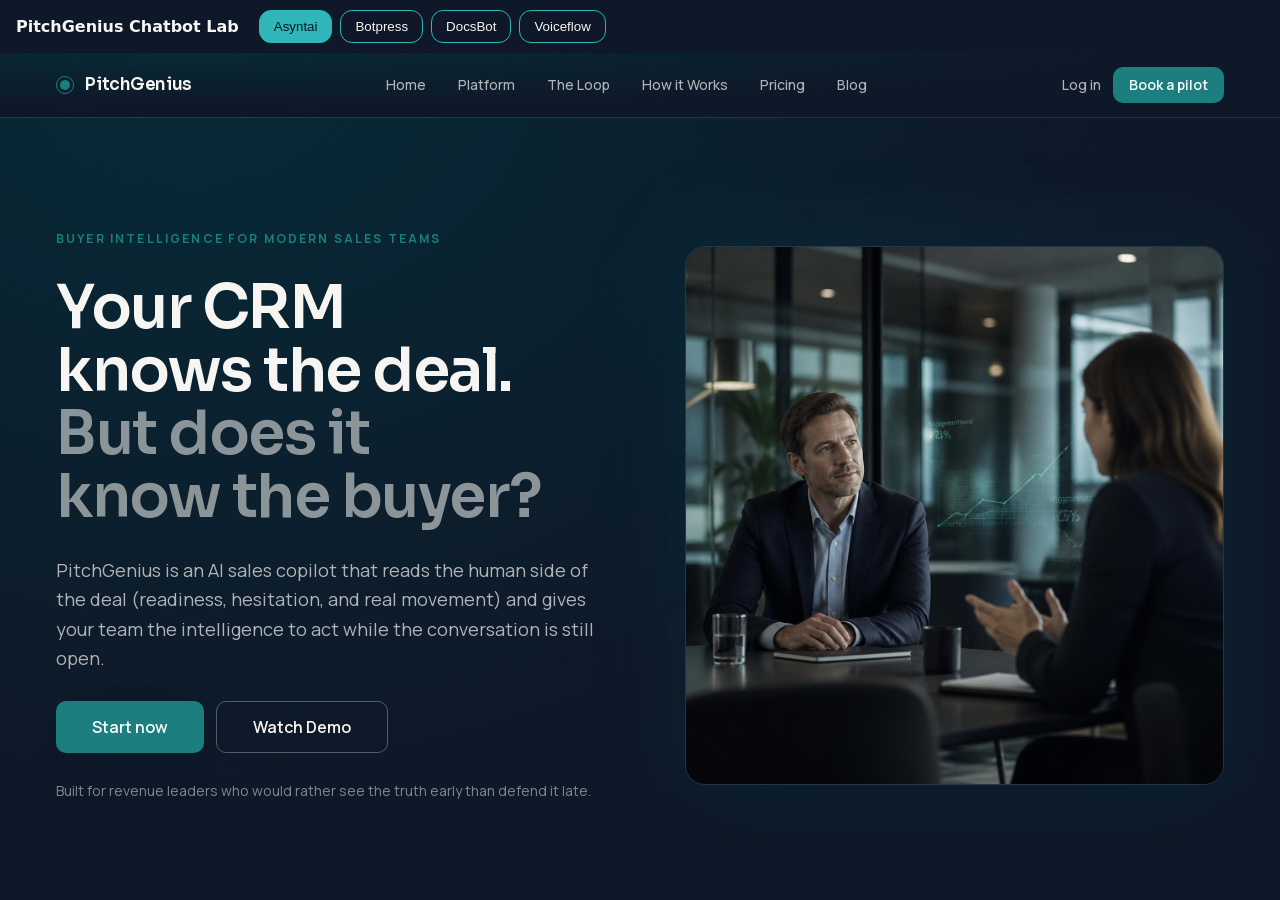
==== index.html @ 39bd7c2c "feat: update live chatbot widgets" ====
<!doctype html>
<html lang="en">
<head>
<meta charset="utf-8">
<meta name="viewport" content="width=device-width,initial-scale=1">
<meta name="robots" content="noindex,nofollow">
<title>PitchGenius Chatbot Lab</title>
<style>
body { margin: 0; font-family: Manrope, system-ui, sans-serif; background: #0e1828; }
header { display: flex; gap: 8px; align-items: center; padding: 10px 16px; overflow-x: auto; }
header strong { color: #f6f5f1; margin-right: 12px; white-space: nowrap; }
button { border: 1px solid #30b6b9; background: transparent; color: #f6f5f1; border-radius: 12px; padding: 8px 14px; cursor: pointer; white-space: nowrap; }
button[aria-pressed="true"] { background: #30b6b9; color: #001a22; }
iframe { width: 100%; height: calc(100vh - 58px); border: 0; display: block; background: #fbfaf7; }
</style>
</head>
<body>
<header><strong>PitchGenius Chatbot Lab</strong><button data-bot="asyntai">Asyntai</button><button data-bot="botpress">Botpress</button><button data-bot="docsbot">DocsBot</button><button data-bot="voiceflow">Voiceflow</button></header>
<iframe title="Home page with the selected chatbot"></iframe>
<script>
const frame = document.querySelector("iframe");
const buttons = [...document.querySelectorAll("button")];

function show(bot) {
  frame.src = `bots/${bot}.html`;
  buttons.forEach((b) => b.setAttribute("aria-pressed", String(b.dataset.bot === bot)));
  history.replaceState(null, "", `?bot=${bot}`);
}

buttons.forEach((b) => b.addEventListener("click", () => show(b.dataset.bot)));
show(new URLSearchParams(location.search).get("bot") || buttons[0].dataset.bot);
</script>
</body>
</html>
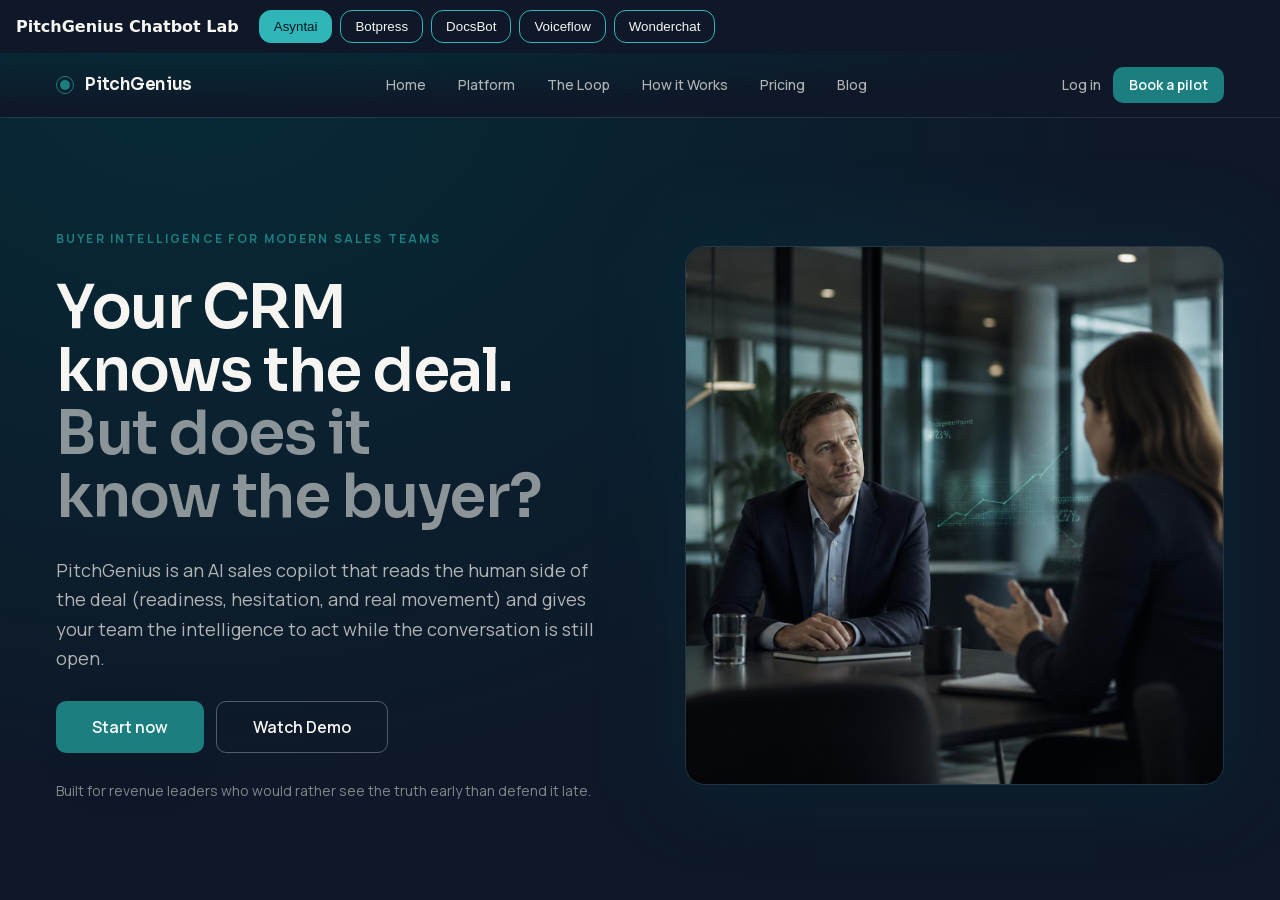
==== commit 5ee32313: "feat: update live chatbot widgets" ====
--- a/index.html
+++ b/index.html
@@ -15,7 +15,7 @@
 </style>
 </head>
 <body>
-<header><strong>PitchGenius Chatbot Lab</strong><button data-bot="asyntai">Asyntai</button><button data-bot="botpress">Botpress</button><button data-bot="docsbot">DocsBot</button><button data-bot="voiceflow">Voiceflow</button></header>
+<header><strong>PitchGenius Chatbot Lab</strong><button data-bot="asyntai">Asyntai</button><button data-bot="botpress">Botpress</button><button data-bot="docsbot">DocsBot</button><button data-bot="voiceflow">Voiceflow</button><button data-bot="wonderchat">Wonderchat</button></header>
 <iframe title="Home page with the selected chatbot"></iframe>
 <script>
 const frame = document.querySelector("iframe");
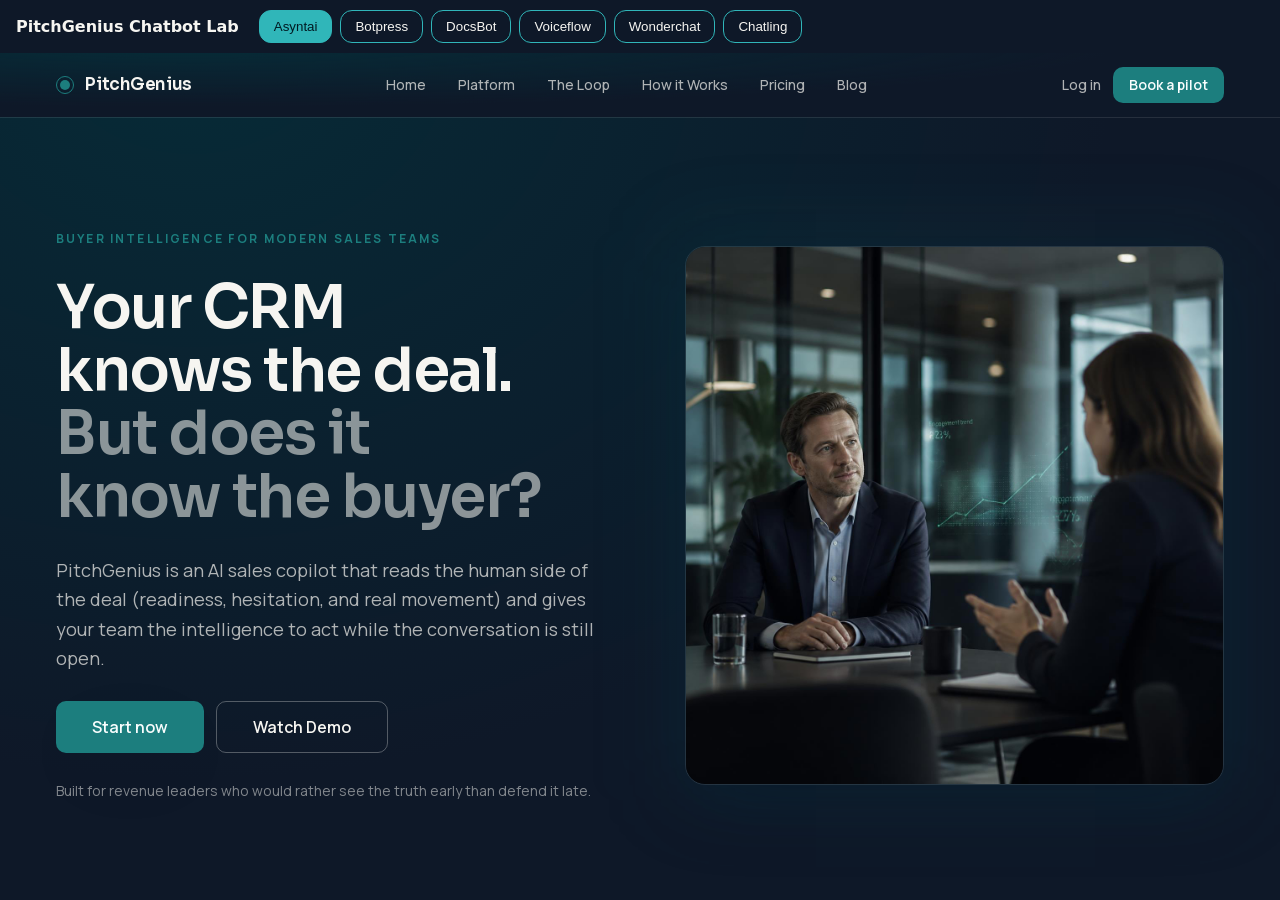
==== commit bd5a963b: "feat: update live chatbot widgets" ====
--- a/index.html
+++ b/index.html
@@ -15,7 +15,7 @@
 </style>
 </head>
 <body>
-<header><strong>PitchGenius Chatbot Lab</strong><button data-bot="asyntai">Asyntai</button><button data-bot="botpress">Botpress</button><button data-bot="docsbot">DocsBot</button><button data-bot="voiceflow">Voiceflow</button><button data-bot="wonderchat">Wonderchat</button></header>
+<header><strong>PitchGenius Chatbot Lab</strong><button data-bot="asyntai">Asyntai</button><button data-bot="botpress">Botpress</button><button data-bot="docsbot">DocsBot</button><button data-bot="voiceflow">Voiceflow</button><button data-bot="wonderchat">Wonderchat</button><button data-bot="chatling">Chatling</button></header>
 <iframe title="Home page with the selected chatbot"></iframe>
 <script>
 const frame = document.querySelector("iframe");
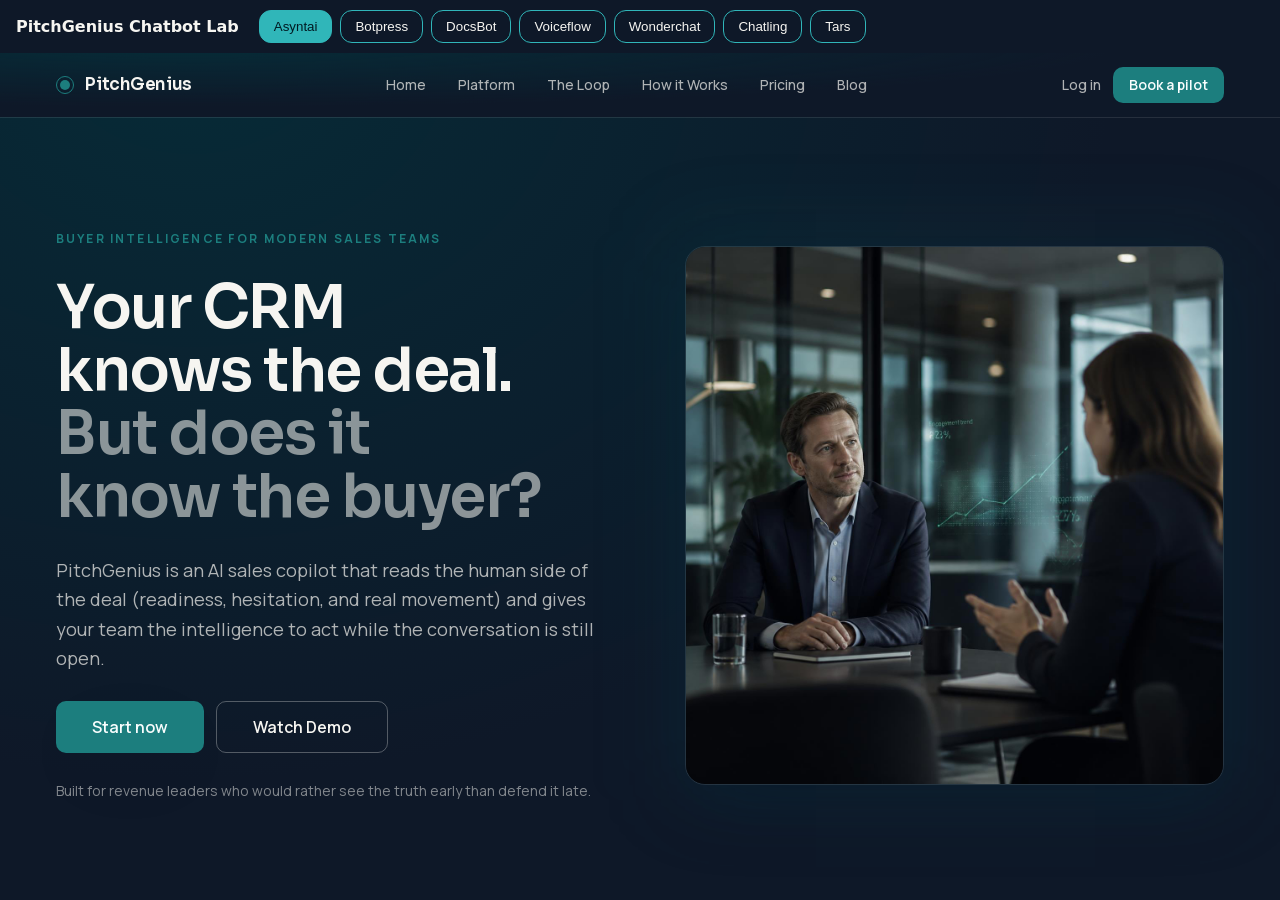
==== commit 534a747c: "feat: update live chatbot widgets" ====
--- a/index.html
+++ b/index.html
@@ -15,7 +15,7 @@
 </style>
 </head>
 <body>
-<header><strong>PitchGenius Chatbot Lab</strong><button data-bot="asyntai">Asyntai</button><button data-bot="botpress">Botpress</button><button data-bot="docsbot">DocsBot</button><button data-bot="voiceflow">Voiceflow</button><button data-bot="wonderchat">Wonderchat</button><button data-bot="chatling">Chatling</button></header>
+<header><strong>PitchGenius Chatbot Lab</strong><button data-bot="asyntai">Asyntai</button><button data-bot="botpress">Botpress</button><button data-bot="docsbot">DocsBot</button><button data-bot="voiceflow">Voiceflow</button><button data-bot="wonderchat">Wonderchat</button><button data-bot="chatling">Chatling</button><button data-bot="tars">Tars</button></header>
 <iframe title="Home page with the selected chatbot"></iframe>
 <script>
 const frame = document.querySelector("iframe");
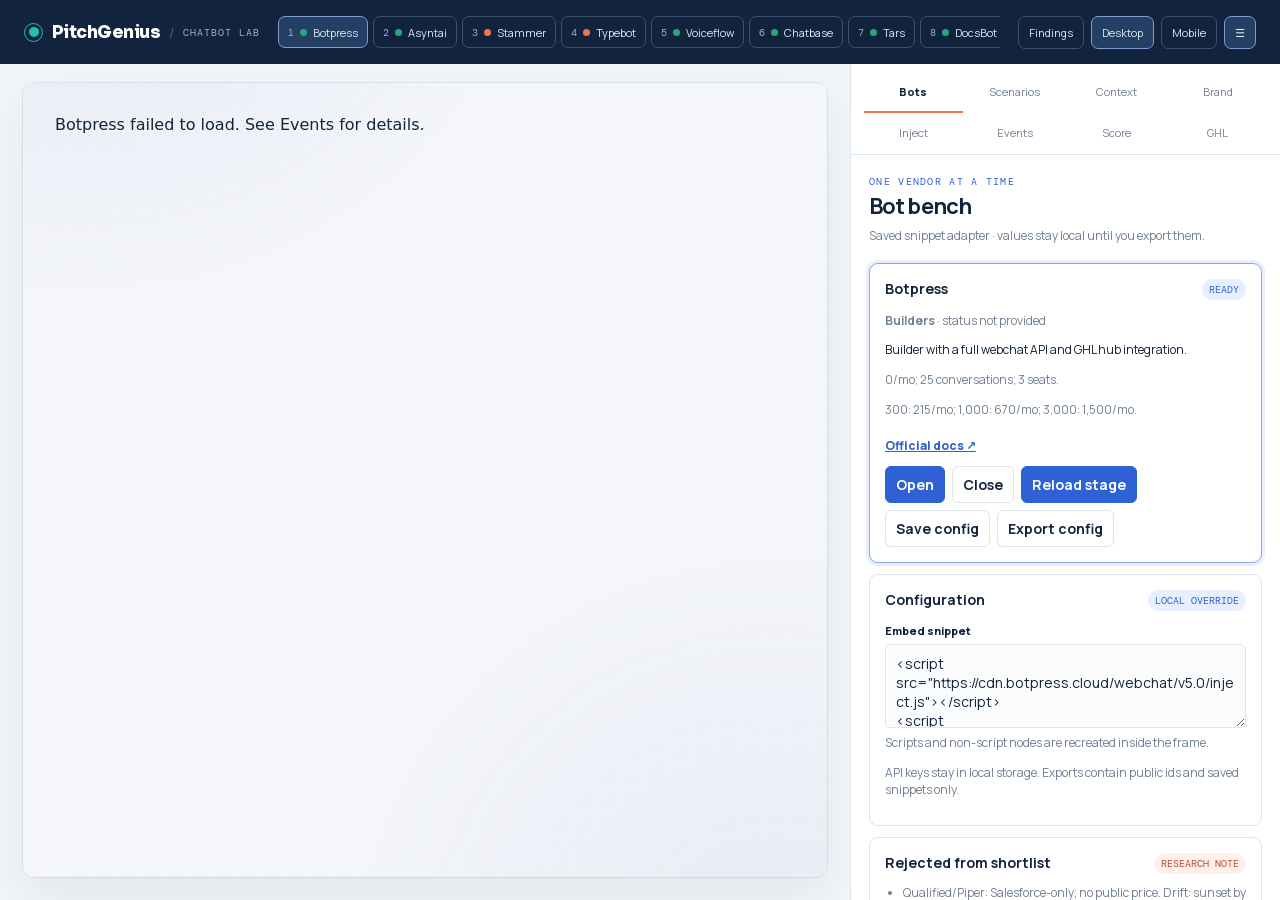
==== commit 883defaa: "feat: replace v0 with the full comparison lab and nine embeds" ====
--- a/index.html
+++ b/index.html
@@ -1,34 +1,27 @@
 <!doctype html>
 <html lang="en">
-<head>
-<meta charset="utf-8">
-<meta name="viewport" content="width=device-width,initial-scale=1">
-<meta name="robots" content="noindex,nofollow">
-<title>PitchGenius Chatbot Lab</title>
-<style>
-body { margin: 0; font-family: Manrope, system-ui, sans-serif; background: #0e1828; }
-header { display: flex; gap: 8px; align-items: center; padding: 10px 16px; overflow-x: auto; }
-header strong { color: #f6f5f1; margin-right: 12px; white-space: nowrap; }
-button { border: 1px solid #30b6b9; background: transparent; color: #f6f5f1; border-radius: 12px; padding: 8px 14px; cursor: pointer; white-space: nowrap; }
-button[aria-pressed="true"] { background: #30b6b9; color: #001a22; }
-iframe { width: 100%; height: calc(100vh - 58px); border: 0; display: block; background: #fbfaf7; }
-</style>
-</head>
-<body>
-<header><strong>PitchGenius Chatbot Lab</strong><button data-bot="asyntai">Asyntai</button><button data-bot="botpress">Botpress</button><button data-bot="docsbot">DocsBot</button><button data-bot="voiceflow">Voiceflow</button><button data-bot="wonderchat">Wonderchat</button><button data-bot="chatling">Chatling</button><button data-bot="tars">Tars</button></header>
-<iframe title="Home page with the selected chatbot"></iframe>
-<script>
-const frame = document.querySelector("iframe");
-const buttons = [...document.querySelectorAll("button")];
-
-function show(bot) {
-  frame.src = `bots/${bot}.html`;
-  buttons.forEach((b) => b.setAttribute("aria-pressed", String(b.dataset.bot === bot)));
-  history.replaceState(null, "", `?bot=${bot}`);
-}
-
-buttons.forEach((b) => b.addEventListener("click", () => show(b.dataset.bot)));
-show(new URLSearchParams(location.search).get("bot") || buttons[0].dataset.bot);
-</script>
-</body>
+  <head>
+    <meta charset="utf-8" />
+    <meta name="viewport" content="width=device-width, initial-scale=1" />
+    <meta name="theme-color" content="#12243d" />
+    <meta name="robots" content="noindex,nofollow" />
+    <title>PitchGenius Chatbot Lab</title>
+    <link rel="preconnect" href="https://fonts.googleapis.com" />
+    <link rel="preconnect" href="https://fonts.gstatic.com" crossorigin />
+    <link href="https://fonts.googleapis.com/css2?family=DM+Mono:wght@400;500&display=swap" rel="stylesheet" />
+    <link
+      href="https://fonts.googleapis.com/css2?family=Manrope:wght@400;500;600;700;800&display=swap"
+      rel="stylesheet"
+    />
+    <link rel="stylesheet" href="lab/shell/style.css" />
+    <link rel="stylesheet" href="lab/shell/stage.css" />
+    <link rel="stylesheet" href="lab/shell/drawer.css" />
+    <link rel="stylesheet" href="lab/shell/panels.css" />
+    <link rel="stylesheet" href="lab/shell/score.css" />
+    <link rel="stylesheet" href="lab/shell/responsive.css" />
+  </head>
+  <body>
+    <div id="app" aria-live="polite"></div>
+    <script type="module" src="lab/shell/app.js"></script>
+  </body>
 </html>
--- a/lab/shell/style.css
+++ b/lab/shell/style.css
@@ -0,0 +1,282 @@
+@font-face {
+  font-family: "Pitch Manrope";
+  src: url("../../home-assets/fonts/4c9affa5bc8f420e-s.p-3bf987f1fc.woff2")
+    format("woff2");
+  font-weight: 200 800;
+}
+
+@font-face {
+  font-family: "Pitch Sora";
+  src: url("../../home-assets/fonts/3dc379dc9b5dec12-s.p-cad4651bfd.woff2")
+    format("woff2");
+  font-weight: 400 800;
+}
+
+:root {
+  --ink: #12243d;
+  --muted: #718095;
+  --line: #dce4ec;
+  --canvas: #f3f6f8;
+  --paper: #fff;
+  --blue: #2d61d4;
+  --blue-soft: #e8efff;
+  --orange: #f37351;
+  --orange-soft: #fff0eb;
+  --green: #28a77a;
+  --shadow: 0 18px 45px rgba(18, 36, 61, 0.08);
+  color: var(--ink);
+  background: var(--canvas);
+  font:
+    14px "Pitch Manrope",
+    system-ui,
+    sans-serif;
+}
+
+* {
+  box-sizing: border-box;
+}
+
+body {
+  display: flex;
+  min-height: 100vh;
+  flex-direction: column;
+  min-width: 320px;
+  margin: 0;
+  background: var(--canvas);
+}
+
+#app {
+  display: flex;
+  min-height: 0;
+  flex: 1 1 0;
+  flex-direction: column;
+}
+
+button,
+input,
+textarea,
+select {
+  font: inherit;
+}
+
+button {
+  cursor: pointer;
+}
+
+button:focus-visible,
+input:focus-visible,
+textarea:focus-visible,
+select:focus-visible,
+a:focus-visible {
+  outline: 3px solid rgba(45, 97, 212, 0.3);
+  outline-offset: 2px;
+}
+
+.topbar {
+  display: flex;
+  width: 100%;
+  height: 64px;
+  min-height: 64px;
+  align-items: center;
+  gap: 18px;
+  padding: 12px 24px;
+  overflow: hidden;
+  background: var(--ink);
+  color: #fff;
+}
+
+.brand {
+  display: flex;
+  min-width: 205px;
+  align-items: center;
+  gap: 9px;
+  color: #fff;
+  font-weight: 800;
+  text-decoration: none;
+}
+
+.site-mark {
+  display: inline-flex;
+  width: 19px;
+  height: 19px;
+  align-items: center;
+  justify-content: center;
+  border: 0.09rem solid #1ebeb4;
+  border-radius: 50%;
+}
+
+.site-mark-dot {
+  width: 10px;
+  height: 10px;
+  border-radius: 50%;
+  background: #1ebeb4;
+}
+
+.brand-name {
+  font-family: "Pitch Sora", sans-serif;
+  font-size: 17px;
+  letter-spacing: -0.03em;
+}
+
+.brand-divider {
+  color: #506781;
+  font-weight: 400;
+}
+
+.brand-label {
+  color: #9db3d1;
+  font:
+    10px "DM Mono",
+    monospace;
+  letter-spacing: 0.1em;
+  text-transform: uppercase;
+}
+
+.vendor-nav {
+  position: relative;
+  display: flex;
+  height: 42px;
+  min-width: 0;
+  flex: 1;
+  align-items: center;
+  gap: 10px;
+  overflow: visible;
+}
+
+.chip-groups {
+  display: flex;
+  height: 42px;
+  min-width: 0;
+  flex: 1;
+  align-items: center;
+  gap: 12px;
+  overflow-x: auto;
+  overflow-y: hidden;
+  padding: 2px 0;
+  scrollbar-width: thin;
+  white-space: nowrap;
+}
+
+.chip-group {
+  display: flex;
+  flex: 0 0 auto;
+  align-items: flex-start;
+  flex-wrap: nowrap;
+  gap: 5px;
+}
+
+.chip-category {
+  margin-right: 2px;
+  color: #7187a2;
+  font:
+    9px "DM Mono",
+    monospace;
+  letter-spacing: 0.08em;
+  text-transform: uppercase;
+}
+
+.vendor-chip,
+.top-link,
+.top-button {
+  border: 1px solid #3a506d;
+  border-radius: 7px;
+  color: #dce9f8;
+  background: transparent;
+}
+
+.vendor-chip {
+  display: inline-flex;
+  align-items: center;
+  gap: 6px;
+  min-height: 32px;
+  padding: 7px 9px;
+  font-size: 11px;
+  white-space: nowrap;
+}
+
+.chip-rank {
+  color: #9db3d1;
+  font:
+    10px "DM Mono",
+    monospace;
+}
+
+.vendor-chip:hover,
+.vendor-chip.active,
+.top-link:hover,
+.top-button.active,
+.top-button:hover {
+  border-color: #7f9bd1;
+  background: #243f63;
+}
+
+.vendor-chip:disabled {
+  cursor: not-allowed;
+  opacity: 0.45;
+}
+
+.status-dot {
+  width: 7px;
+  height: 7px;
+  flex: 0 0 auto;
+  border-radius: 50%;
+  background: var(--green);
+}
+
+.status-dot.warn {
+  background: var(--orange);
+}
+
+.more-wrap {
+  position: relative;
+  flex: 0 0 auto;
+}
+
+.more-menu {
+  position: fixed;
+  z-index: 20;
+  top: 58px;
+  right: 0;
+  display: grid;
+  min-width: 250px;
+  gap: 5px;
+  padding: 9px;
+  border: 1px solid #3a506d;
+  border-radius: 10px;
+  background: #172f50;
+  box-shadow: 0 20px 35px rgba(0, 0, 0, 0.22);
+}
+
+.top-actions {
+  display: flex;
+  flex: 0 0 auto;
+  align-items: center;
+  gap: 7px;
+}
+
+.top-link,
+.top-button {
+  padding: 8px 10px;
+  font-size: 11px;
+  text-decoration: none;
+}
+
+.layout {
+  display: grid;
+  width: 100%;
+  min-height: 0;
+  flex: 1 1 0;
+  overflow: hidden;
+  grid-template-columns: minmax(0, 1fr) 430px;
+}
+
+.layout.drawer-closed {
+  grid-template-columns: minmax(0, 1fr) 0;
+}
+
+.stage-wrap {
+  min-width: 0;
+  min-height: 0;
+  padding: 18px 22px 22px;
+  overflow: auto;
+}
--- a/lab/shell/stage.css
+++ b/lab/shell/stage.css
@@ -0,0 +1,128 @@
+.stage-shell {
+  display: grid;
+  width: 100%;
+  height: 100%;
+  min-height: 520px;
+  min-width: 0;
+  place-items: stretch;
+  border: 1px solid var(--line);
+  border-radius: 12px;
+  background: #e7edf3;
+  box-shadow: inset 0 1px 0 #fff;
+}
+
+.stage-shell.mobile-stage {
+  display: flex;
+  align-items: flex-start;
+  justify-content: center;
+  padding: 22px;
+  overflow: auto;
+}
+
+.frame {
+  width: 100%;
+  height: 100%;
+  min-width: 0;
+  min-height: 520px;
+  border: 0;
+  border-radius: 11px;
+  background: #fff;
+  box-shadow: var(--shadow);
+}
+
+.device-frame {
+  position: relative;
+  width: 420px;
+  min-width: 420px;
+  height: 900px;
+  padding: 14px;
+  border: 2px solid #203b5e;
+  border-radius: 34px;
+  background: #0a1d35;
+  box-shadow: 0 24px 60px rgba(18, 36, 61, 0.2);
+}
+
+.device-speaker {
+  position: absolute;
+  z-index: 2;
+  top: 8px;
+  left: calc(50% - 30px);
+  width: 60px;
+  height: 5px;
+  border-radius: 999px;
+  background: #385273;
+}
+
+.device-screen {
+  width: 390px;
+  height: 844px;
+  overflow: hidden;
+  border-radius: 22px;
+  background: #fff;
+}
+
+.frame.mobile {
+  width: 390px;
+  height: 844px;
+  min-height: 0;
+}
+
+.empty-stage {
+  display: grid;
+  width: min(420px, 100%);
+  align-content: center;
+  justify-items: center;
+  gap: 11px;
+  padding: 42px;
+  color: var(--muted);
+  text-align: center;
+}
+
+.empty-stage strong {
+  color: var(--ink);
+  font-size: 19px;
+}
+
+.signup-card {
+  display: grid;
+  width: min(560px, calc(100% - 48px));
+  align-content: center;
+  gap: 13px;
+  margin: auto;
+  padding: 30px;
+  border: 1px solid #b9cbe3;
+  border-radius: 14px;
+  background: #fff;
+  box-shadow: var(--shadow);
+}
+
+.signup-card strong {
+  font-family: "Pitch Sora", sans-serif;
+  font-size: 26px;
+  letter-spacing: -0.04em;
+}
+
+.signup-card p {
+  max-width: 56ch;
+  margin: 0;
+  color: var(--muted);
+  line-height: 1.6;
+}
+
+.signup-card .button {
+  width: fit-content;
+}
+
+.platform-stage {
+  margin: auto;
+  opacity: 0.68;
+}
+
+.fatal-error {
+  width: min(640px, calc(100% - 40px));
+  margin: 12vh auto;
+  padding: 30px;
+  border: 1px solid var(--line);
+  border-radius: 12px;
+  background: #fff;
+}
--- a/lab/shell/drawer.css
+++ b/lab/shell/drawer.css
@@ -0,0 +1,41 @@
+.drawer {
+  min-height: 0;
+  overflow: hidden;
+  border-left: 1px solid var(--line);
+  background: var(--paper);
+  transition: opacity 0.2s ease;
+}
+
+.drawer-closed .drawer {
+  pointer-events: none;
+  opacity: 0;
+}
+
+.drawer-tabs {
+  display: grid;
+  grid-template-columns: repeat(4, 1fr);
+  gap: 3px;
+  padding: 11px 13px 0;
+  border-bottom: 1px solid var(--line);
+}
+
+.tab {
+  border: 0;
+  border-bottom: 2px solid transparent;
+  padding: 9px 2px 12px;
+  color: var(--muted);
+  background: transparent;
+  font-size: 11px;
+}
+
+.tab.active {
+  border-color: var(--orange);
+  color: var(--ink);
+  font-weight: 800;
+}
+
+.drawer-body {
+  height: calc(100% - 70px);
+  padding: 20px 18px;
+  overflow: auto;
+}
--- a/lab/shell/panels.css
+++ b/lab/shell/panels.css
@@ -0,0 +1,258 @@
+.panel-title {
+  display: flex;
+  align-items: start;
+  justify-content: space-between;
+  gap: 12px;
+  margin-bottom: 18px;
+}
+
+.panel-title h2 {
+  margin: 3px 0 0;
+  font-size: 22px;
+  letter-spacing: -0.04em;
+}
+
+.panel-title p {
+  margin: 6px 0 0;
+  color: var(--muted);
+  font-size: 12px;
+  line-height: 1.5;
+}
+
+.eyebrow {
+  color: var(--blue);
+  font:
+    10px "DM Mono",
+    monospace;
+  letter-spacing: 0.13em;
+  text-transform: uppercase;
+}
+
+.card {
+  margin-bottom: 11px;
+  padding: 15px;
+  border: 1px solid var(--line);
+  border-radius: 9px;
+  background: #fff;
+}
+
+.card.selected {
+  border-color: #8ba8e9;
+  box-shadow: 0 0 0 3px var(--blue-soft);
+}
+
+.card-top,
+.scenario-head {
+  display: flex;
+  align-items: start;
+  justify-content: space-between;
+  gap: 10px;
+}
+
+.card h3,
+.scenario h3 {
+  margin: 0;
+  font-size: 14px;
+}
+
+.verdict {
+  color: var(--ink);
+  font-size: 12px;
+  line-height: 1.5;
+}
+
+.tag,
+.turn-count,
+.scenario-chip {
+  display: inline-flex;
+  border-radius: 999px;
+  padding: 4px 7px;
+  color: var(--blue);
+  background: var(--blue-soft);
+  font:
+    10px "DM Mono",
+    monospace;
+  text-transform: uppercase;
+}
+
+.tag.orange {
+  color: #b84d2d;
+  background: var(--orange-soft);
+}
+
+.small {
+  color: var(--muted);
+  font-size: 12px;
+  line-height: 1.45;
+}
+
+.button {
+  border: 1px solid var(--line);
+  border-radius: 6px;
+  padding: 8px 10px;
+  color: var(--ink);
+  background: #fff;
+  font-weight: 700;
+}
+
+.button.primary {
+  border-color: var(--blue);
+  color: #fff;
+  background: var(--blue);
+}
+
+.button:disabled {
+  cursor: not-allowed;
+  opacity: 0.42;
+}
+
+.button-row {
+  display: flex;
+  flex-wrap: wrap;
+  gap: 7px;
+  margin-top: 12px;
+}
+
+.field {
+  display: grid;
+  gap: 6px;
+  margin: 12px 0;
+}
+
+.field label {
+  font-size: 11px;
+  font-weight: 800;
+}
+
+.field input,
+.field textarea,
+.field select {
+  width: 100%;
+  border: 1px solid var(--line);
+  border-radius: 6px;
+  padding: 9px 10px;
+  color: var(--ink);
+  background: #fbfcfd;
+}
+
+.field textarea {
+  min-height: 84px;
+  resize: vertical;
+}
+
+.setup ol {
+  margin: 7px 0 0;
+  padding-left: 21px;
+  color: var(--muted);
+  font-size: 12px;
+  line-height: 1.45;
+}
+
+.setup li {
+  margin: 4px 0;
+}
+
+.docs-link {
+  display: inline-block;
+  margin-top: 7px;
+  color: var(--blue);
+  font-size: 12px;
+  font-weight: 800;
+}
+
+.rejected ul {
+  margin: 10px 0 0;
+  padding-left: 18px;
+  color: var(--muted);
+  font-size: 12px;
+  line-height: 1.45;
+}
+
+.scenario {
+  display: grid;
+  gap: 9px;
+  padding-top: 13px;
+  margin-top: 13px;
+  border-top: 1px solid var(--line);
+}
+
+.scenario-turn,
+.scenario-expect {
+  margin: 0;
+  color: var(--muted);
+  font-size: 12px;
+  line-height: 1.45;
+}
+
+.check-line {
+  display: flex;
+  align-items: center;
+  gap: 7px;
+  color: var(--muted);
+  font-size: 12px;
+}
+
+.log {
+  display: grid;
+  gap: 8px;
+}
+
+.log-row {
+  display: grid;
+  grid-template-columns: 57px 1fr;
+  gap: 8px;
+  padding: 8px 0;
+  border-bottom: 1px solid #edf1f4;
+  white-space: pre-wrap;
+  font-size: 11px;
+}
+
+.log-time,
+.log-type {
+  font:
+    10px "DM Mono",
+    monospace;
+}
+
+.log-time {
+  color: #9aa7b7;
+}
+
+.log-type {
+  color: var(--blue);
+  text-transform: uppercase;
+}
+
+pre {
+  max-width: 100%;
+  margin: 10px 0 0;
+  overflow: auto;
+  color: #53657c;
+  font:
+    10px/1.55 "DM Mono",
+    monospace;
+  white-space: pre-wrap;
+}
+
+.payload-card pre {
+  color: var(--ink);
+}
+
+.turn-json {
+  margin-top: 8px;
+  border-top: 1px solid var(--line);
+  padding-top: 8px;
+}
+
+.turn-json summary {
+  cursor: pointer;
+  color: var(--blue);
+  font-size: 11px;
+  font-weight: 800;
+}
+
+.inject-card textarea {
+  min-height: 130px;
+  font-family: "DM Mono", monospace;
+  font-size: 11px;
+}
--- a/lab/shell/score.css
+++ b/lab/shell/score.css
@@ -0,0 +1,69 @@
+.score-grid {
+  width: 100%;
+  overflow: auto;
+}
+
+.score-grid table {
+  width: 100%;
+  border-collapse: collapse;
+  font-size: 10px;
+}
+
+.score-grid th,
+.score-grid td {
+  min-width: 92px;
+  padding: 7px 4px;
+  border-bottom: 1px solid var(--line);
+  text-align: left;
+  vertical-align: top;
+}
+
+.score-grid th:first-child,
+.score-grid td:first-child {
+  position: sticky;
+  left: 0;
+  z-index: 2;
+  min-width: 220px;
+  background: #fff;
+}
+
+.score-grid th {
+  color: var(--ink);
+}
+
+.score-grid input {
+  width: 40px;
+  border: 1px solid var(--line);
+  border-radius: 4px;
+  padding: 4px;
+}
+
+.score-grid input.note {
+  width: 76px;
+  margin-top: 4px;
+}
+
+.criterion-title,
+.criterion-test,
+.scenario-links {
+  display: block;
+  margin-top: 4px;
+  color: var(--muted);
+  line-height: 1.35;
+}
+
+.criterion-test {
+  font-size: 10px;
+}
+
+.scenario-links {
+  display: flex;
+  flex-wrap: wrap;
+  gap: 3px;
+}
+
+.scenario-chip {
+  padding: 3px 5px;
+  font-size: 8px;
+  text-transform: none;
+}
--- a/lab/shell/responsive.css
+++ b/lab/shell/responsive.css
@@ -0,0 +1,56 @@
+@media (max-width: 1120px) {
+  .topbar {
+    gap: 10px;
+    padding-inline: 16px;
+  }
+
+  .brand {
+    min-width: 178px;
+  }
+
+  .top-actions {
+    margin-left: auto;
+  }
+}
+
+@media (max-width: 700px) {
+  .topbar {
+    height: 64px;
+    min-height: 64px;
+    padding: 13px 16px;
+  }
+
+  .brand {
+    min-width: 0;
+  }
+
+  .brand-divider,
+  .brand-label {
+    display: none;
+  }
+
+  .layout {
+    grid-template-columns: 1fr;
+  }
+
+  .drawer {
+    position: fixed;
+    z-index: 3;
+    inset: 64px 0 0 auto;
+    width: min(430px, 100%);
+    box-shadow: -12px 0 30px rgba(18, 36, 61, 0.15);
+  }
+
+  .layout.drawer-closed .drawer {
+    transform: translateX(100%);
+  }
+
+  .stage-wrap {
+    padding: 12px;
+  }
+
+  .device-frame {
+    transform: scale(0.78);
+    transform-origin: top center;
+  }
+}
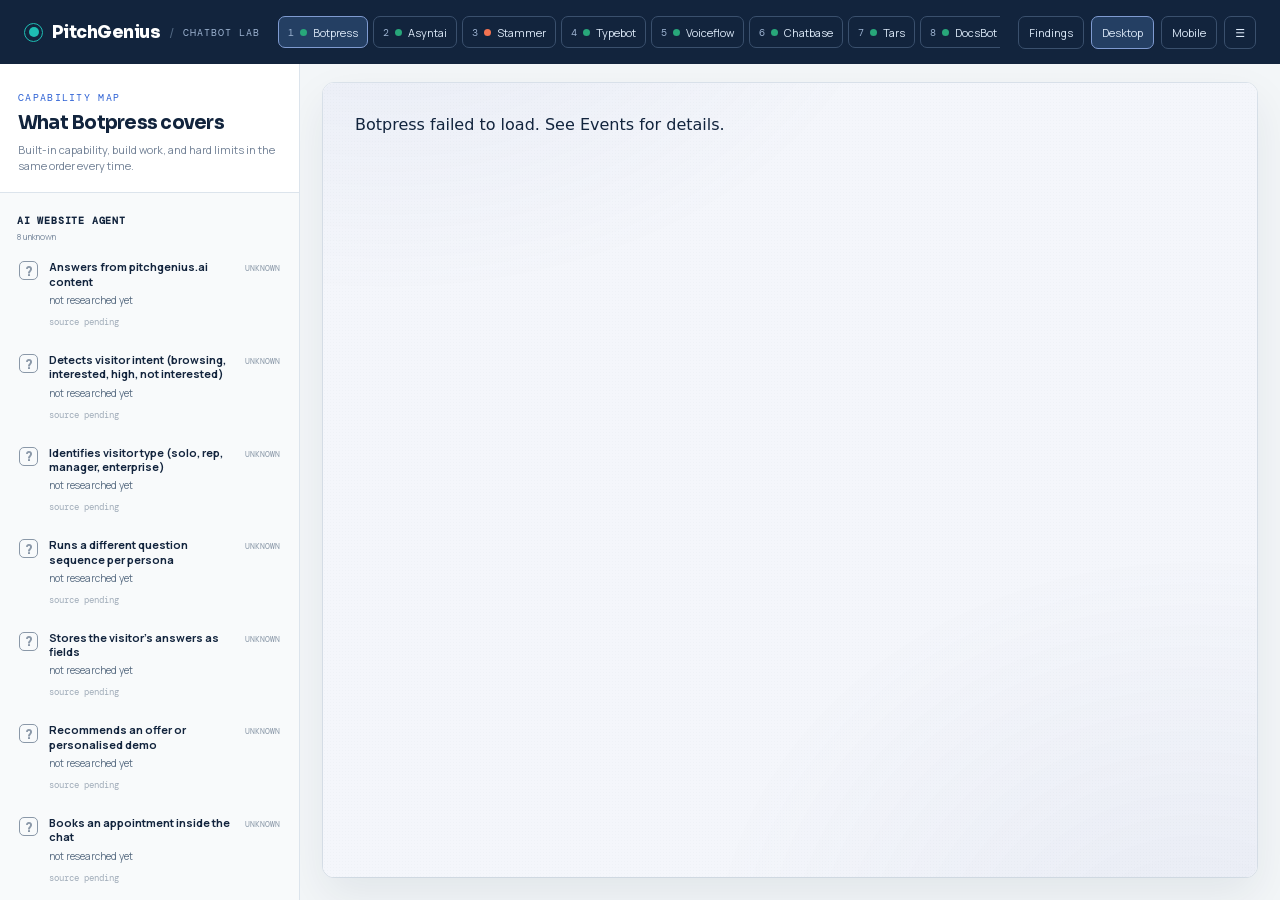
==== commit 2995604e: "feat: update live chatbot widgets" ====
--- a/index.html
+++ b/index.html
@@ -8,7 +8,10 @@
     <title>PitchGenius Chatbot Lab</title>
     <link rel="preconnect" href="https://fonts.googleapis.com" />
     <link rel="preconnect" href="https://fonts.gstatic.com" crossorigin />
-    <link href="https://fonts.googleapis.com/css2?family=DM+Mono:wght@400;500&display=swap" rel="stylesheet" />
+    <link
+      href="https://fonts.googleapis.com/css2?family=DM+Mono:wght@400;500&display=swap"
+      rel="stylesheet"
+    />
     <link
       href="https://fonts.googleapis.com/css2?family=Manrope:wght@400;500;600;700;800&display=swap"
       rel="stylesheet"
@@ -18,6 +21,7 @@
     <link rel="stylesheet" href="lab/shell/drawer.css" />
     <link rel="stylesheet" href="lab/shell/panels.css" />
     <link rel="stylesheet" href="lab/shell/score.css" />
+    <link rel="stylesheet" href="lab/shell/checklist.css" />
     <link rel="stylesheet" href="lab/shell/responsive.css" />
   </head>
   <body>
--- a/lab/shell/style.css
+++ b/lab/shell/style.css
@@ -267,11 +267,11 @@
   min-height: 0;
   flex: 1 1 0;
   overflow: hidden;
-  grid-template-columns: minmax(0, 1fr) 430px;
+  grid-template-columns: 300px minmax(0, 1fr) 430px;
 }
 
 .layout.drawer-closed {
-  grid-template-columns: minmax(0, 1fr) 0;
+  grid-template-columns: 300px minmax(900px, 1fr) 0;
 }
 
 .stage-wrap {
--- a/lab/shell/checklist.css
+++ b/lab/shell/checklist.css
@@ -0,0 +1,169 @@
+.checklist-panel {
+  min-height: 0;
+  overflow: auto;
+  border-right: 1px solid var(--line);
+  background: #f8fafb;
+}
+
+.checklist-intro {
+  padding: 22px 18px 18px;
+  border-bottom: 1px solid var(--line);
+  background: var(--paper);
+}
+
+.checklist-intro h2 {
+  margin: 6px 0 7px;
+  font-family: "Pitch Sora", sans-serif;
+  font-size: 19px;
+  letter-spacing: -0.04em;
+}
+
+.checklist-intro p {
+  margin: 0;
+  color: var(--muted);
+  font-size: 11px;
+  line-height: 1.45;
+}
+
+.checklist-groups {
+  padding: 8px 12px 26px;
+}
+
+.checklist-group {
+  padding: 13px 0 4px;
+}
+
+.checklist-group + .checklist-group {
+  border-top: 1px solid #dfe7ee;
+}
+
+.checklist-group-head {
+  display: grid;
+  gap: 4px;
+  padding: 0 5px 8px;
+}
+
+.checklist-group-head h3 {
+  margin: 0;
+  color: var(--ink);
+  font-family: "DM Mono", monospace;
+  font-size: 10px;
+  letter-spacing: 0.08em;
+  text-transform: uppercase;
+}
+
+.checklist-group-head span {
+  color: #8392a5;
+  font-size: 9px;
+  line-height: 1.4;
+}
+
+.checklist-group ul {
+  display: grid;
+  gap: 5px;
+  margin: 0;
+  padding: 0;
+  list-style: none;
+}
+
+.checklist-item {
+  display: grid;
+  grid-template-columns: 22px minmax(0, 1fr);
+  gap: 8px;
+  padding: 8px 6px 9px;
+  border: 1px solid transparent;
+  border-radius: 8px;
+  background: transparent;
+}
+
+.checklist-item:hover {
+  border-color: #cbd9e6;
+  background: #fff;
+  box-shadow: 0 6px 16px rgba(18, 36, 61, 0.06);
+}
+
+.checklist-mark {
+  display: inline-flex;
+  width: 19px;
+  height: 19px;
+  align-items: center;
+  justify-content: center;
+  margin-top: 1px;
+  border: 1px solid currentColor;
+  border-radius: 5px;
+  font-weight: 800;
+  line-height: 1;
+}
+
+.checklist-item.native .checklist-mark,
+.checklist-item.native .checklist-status {
+  color: #168562;
+}
+
+.checklist-item.build .checklist-mark,
+.checklist-item.build .checklist-status {
+  color: #b16a11;
+}
+
+.checklist-item.no .checklist-mark,
+.checklist-item.no .checklist-status {
+  color: #cf4d43;
+}
+
+.checklist-item.unknown .checklist-mark,
+.checklist-item.unknown .checklist-status {
+  color: #8a98a8;
+}
+
+.checklist-copy {
+  min-width: 0;
+}
+
+.checklist-item-head {
+  display: flex;
+  align-items: baseline;
+  justify-content: space-between;
+  gap: 5px;
+}
+
+.checklist-item strong {
+  color: var(--ink);
+  font-size: 11px;
+  line-height: 1.3;
+}
+
+.checklist-status {
+  flex: 0 0 auto;
+  font:
+    8px "DM Mono",
+    monospace;
+  text-transform: uppercase;
+}
+
+.checklist-item p {
+  margin: 4px 0 3px;
+  color: #596d83;
+  font-size: 10px;
+  line-height: 1.4;
+}
+
+.checklist-source {
+  color: var(--blue);
+  font:
+    9px "DM Mono",
+    monospace;
+  text-decoration: none;
+}
+
+.checklist-source:hover {
+  text-decoration: underline;
+}
+
+.checklist-source.muted {
+  color: #a0acb9;
+}
+
+.drawer .checklist-panel {
+  min-height: 100%;
+  border: 0;
+}
--- a/lab/shell/responsive.css
+++ b/lab/shell/responsive.css
@@ -10,6 +10,32 @@
 
   .top-actions {
     margin-left: auto;
+  }
+}
+
+@media (max-width: 1100px) {
+  .layout {
+    grid-template-columns: 1fr;
+  }
+
+  .layout.drawer-closed {
+    grid-template-columns: 1fr;
+  }
+
+  .drawer {
+    position: fixed;
+    z-index: 3;
+    inset: 64px 0 0 auto;
+    width: min(430px, 100%);
+    box-shadow: -12px 0 30px rgba(18, 36, 61, 0.15);
+  }
+
+  .layout.drawer-closed .drawer {
+    transform: translateX(100%);
+  }
+
+  .stage-wrap {
+    padding: 12px;
   }
 }
 
@@ -29,26 +55,6 @@
     display: none;
   }
 
-  .layout {
-    grid-template-columns: 1fr;
-  }
-
-  .drawer {
-    position: fixed;
-    z-index: 3;
-    inset: 64px 0 0 auto;
-    width: min(430px, 100%);
-    box-shadow: -12px 0 30px rgba(18, 36, 61, 0.15);
-  }
-
-  .layout.drawer-closed .drawer {
-    transform: translateX(100%);
-  }
-
-  .stage-wrap {
-    padding: 12px;
-  }
-
   .device-frame {
     transform: scale(0.78);
     transform-origin: top center;
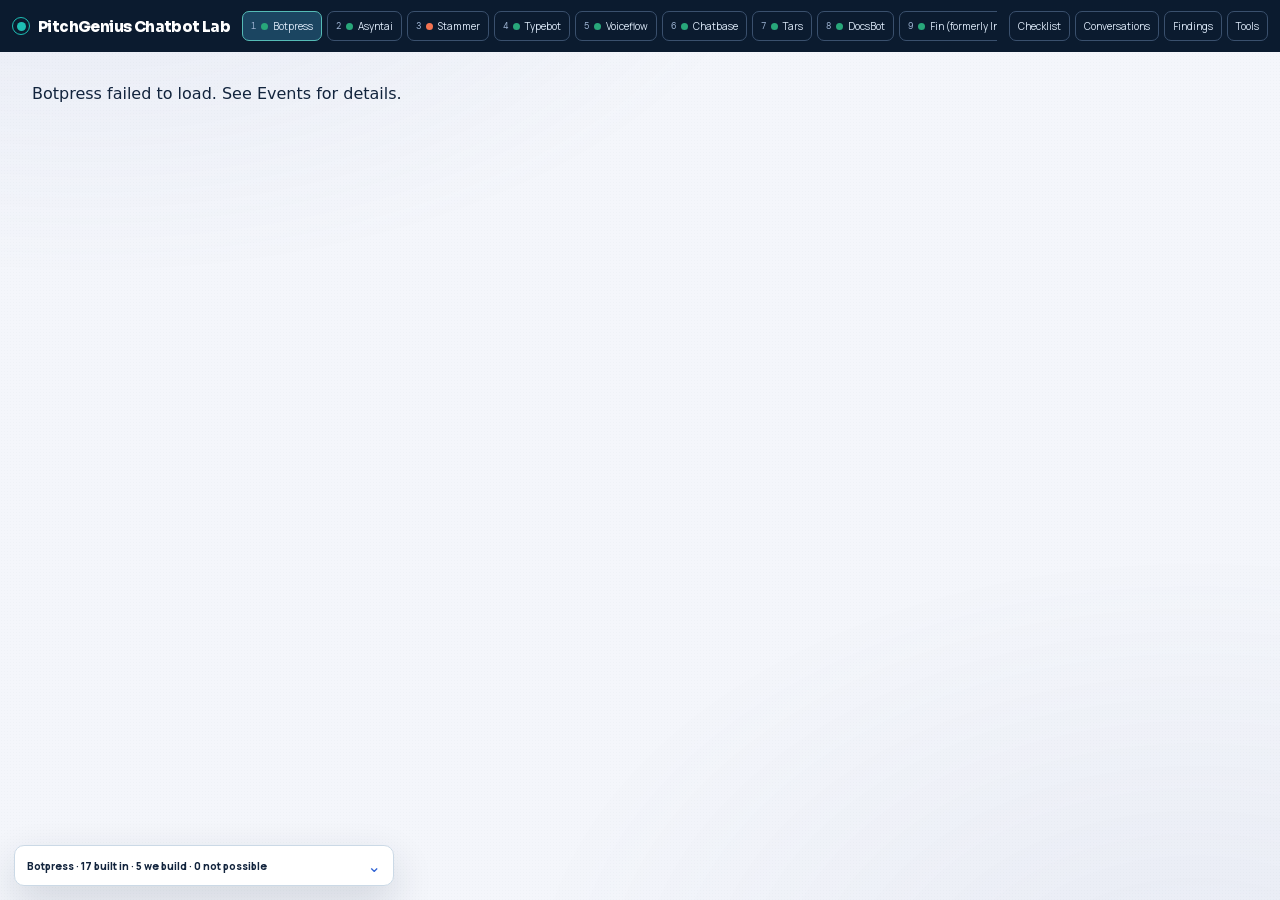
==== commit 08fbfae8: "feat: redesign lab as the live home page with a corner checklist" ====
--- a/index.html
+++ b/index.html
@@ -19,6 +19,7 @@
     <link rel="stylesheet" href="lab/shell/style.css" />
     <link rel="stylesheet" href="lab/shell/stage.css" />
     <link rel="stylesheet" href="lab/shell/drawer.css" />
+    <link rel="stylesheet" href="lab/shell/overlay.css" />
     <link rel="stylesheet" href="lab/shell/panels.css" />
     <link rel="stylesheet" href="lab/shell/score.css" />
     <link rel="stylesheet" href="lab/shell/checklist.css" />
--- a/lab/shell/style.css
+++ b/lab/shell/style.css
@@ -14,6 +14,7 @@
 
 :root {
   --ink: #12243d;
+  --ink-deep: #0b1b2f;
   --muted: #718095;
   --line: #dce4ec;
   --canvas: #f3f6f8;
@@ -21,9 +22,8 @@
   --blue: #2d61d4;
   --blue-soft: #e8efff;
   --orange: #f37351;
-  --orange-soft: #fff0eb;
   --green: #28a77a;
-  --shadow: 0 18px 45px rgba(18, 36, 61, 0.08);
+  --shadow: 0 18px 45px rgba(18, 36, 61, 0.12);
   color: var(--ink);
   background: var(--canvas);
   font:
@@ -37,18 +37,16 @@
 }
 
 body {
-  display: flex;
+  min-width: 320px;
   min-height: 100vh;
-  flex-direction: column;
-  min-width: 320px;
   margin: 0;
+  overflow: hidden;
   background: var(--canvas);
 }
 
 #app {
   display: flex;
-  min-height: 0;
-  flex: 1 1 0;
+  min-height: 100vh;
   flex-direction: column;
 }
 
@@ -68,28 +66,30 @@
 textarea:focus-visible,
 select:focus-visible,
 a:focus-visible {
-  outline: 3px solid rgba(45, 97, 212, 0.3);
+  outline: 3px solid rgba(45, 97, 212, 0.34);
   outline-offset: 2px;
 }
 
 .topbar {
+  position: relative;
+  z-index: 20;
   display: flex;
   width: 100%;
-  height: 64px;
-  min-height: 64px;
-  align-items: center;
-  gap: 18px;
-  padding: 12px 24px;
-  overflow: hidden;
-  background: var(--ink);
+  height: 52px;
+  min-height: 52px;
+  align-items: center;
+  gap: 12px;
+  padding: 7px 12px;
+  overflow: hidden;
+  background: var(--ink-deep);
   color: #fff;
 }
 
 .brand {
   display: flex;
-  min-width: 205px;
-  align-items: center;
-  gap: 9px;
+  flex: 0 0 auto;
+  align-items: center;
+  gap: 8px;
   color: #fff;
   font-weight: 800;
   text-decoration: none;
@@ -97,62 +97,44 @@
 
 .site-mark {
   display: inline-flex;
-  width: 19px;
-  height: 19px;
+  width: 18px;
+  height: 18px;
   align-items: center;
   justify-content: center;
-  border: 0.09rem solid #1ebeb4;
+  border: 1px solid #1ebeb4;
   border-radius: 50%;
 }
 
 .site-mark-dot {
-  width: 10px;
-  height: 10px;
+  width: 9px;
+  height: 9px;
   border-radius: 50%;
   background: #1ebeb4;
 }
 
 .brand-name {
   font-family: "Pitch Sora", sans-serif;
-  font-size: 17px;
-  letter-spacing: -0.03em;
-}
-
-.brand-divider {
-  color: #506781;
-  font-weight: 400;
-}
-
-.brand-label {
-  color: #9db3d1;
-  font:
-    10px "DM Mono",
-    monospace;
-  letter-spacing: 0.1em;
-  text-transform: uppercase;
+  font-size: 15px;
+  letter-spacing: -0.04em;
+  white-space: nowrap;
 }
 
 .vendor-nav {
-  position: relative;
-  display: flex;
-  height: 42px;
+  display: flex;
   min-width: 0;
-  flex: 1;
-  align-items: center;
-  gap: 10px;
-  overflow: visible;
+  flex: 1 1 auto;
+  align-items: center;
+  overflow: hidden;
 }
 
 .chip-groups {
   display: flex;
-  height: 42px;
   min-width: 0;
-  flex: 1;
-  align-items: center;
-  gap: 12px;
+  flex: 1 1 auto;
+  align-items: center;
+  gap: 5px;
   overflow-x: auto;
   overflow-y: hidden;
-  padding: 2px 0;
   scrollbar-width: thin;
   white-space: nowrap;
 }
@@ -160,24 +142,14 @@
 .chip-group {
   display: flex;
   flex: 0 0 auto;
-  align-items: flex-start;
-  flex-wrap: nowrap;
-  gap: 5px;
-}
-
-.chip-category {
-  margin-right: 2px;
-  color: #7187a2;
-  font:
-    9px "DM Mono",
-    monospace;
-  letter-spacing: 0.08em;
-  text-transform: uppercase;
+  align-items: center;
+  gap: 5px;
 }
 
 .vendor-chip,
 .top-link,
-.top-button {
+.top-button,
+.overlay-switch {
   border: 1px solid #3a506d;
   border-radius: 7px;
   color: #dce9f8;
@@ -186,28 +158,30 @@
 
 .vendor-chip {
   display: inline-flex;
-  align-items: center;
-  gap: 6px;
-  min-height: 32px;
-  padding: 7px 9px;
-  font-size: 11px;
+  min-height: 30px;
+  align-items: center;
+  gap: 5px;
+  padding: 6px 8px;
+  font-size: 10px;
   white-space: nowrap;
 }
 
 .chip-rank {
   color: #9db3d1;
   font:
-    10px "DM Mono",
+    9px "DM Mono",
     monospace;
 }
 
 .vendor-chip:hover,
 .vendor-chip.active,
 .top-link:hover,
+.top-button:hover,
 .top-button.active,
-.top-button:hover {
-  border-color: #7f9bd1;
-  background: #243f63;
+.overlay-switch:hover,
+.overlay-switch.active {
+  border-color: #55bbb6;
+  background: #1b4561;
 }
 
 .vendor-chip:disabled {
@@ -234,16 +208,16 @@
 
 .more-menu {
   position: fixed;
-  z-index: 20;
-  top: 58px;
-  right: 0;
+  z-index: 30;
+  top: 47px;
+  right: 12px;
   display: grid;
-  min-width: 250px;
-  gap: 5px;
-  padding: 9px;
+  min-width: 220px;
+  gap: 5px;
+  padding: 8px;
   border: 1px solid #3a506d;
-  border-radius: 10px;
-  background: #172f50;
+  border-radius: 9px;
+  background: #17304f;
   box-shadow: 0 20px 35px rgba(0, 0, 0, 0.22);
 }
 
@@ -251,32 +225,41 @@
   display: flex;
   flex: 0 0 auto;
   align-items: center;
-  gap: 7px;
+  gap: 5px;
 }
 
 .top-link,
 .top-button {
-  padding: 8px 10px;
-  font-size: 11px;
+  padding: 7px 8px;
+  font-size: 10px;
   text-decoration: none;
+  white-space: nowrap;
 }
 
 .layout {
-  display: grid;
+  display: flex;
+  min-height: 0;
+  flex: 1 1 auto;
+}
+
+.stage-wrap {
+  display: flex;
   width: 100%;
-  min-height: 0;
-  flex: 1 1 0;
-  overflow: hidden;
-  grid-template-columns: 300px minmax(0, 1fr) 430px;
-}
-
-.layout.drawer-closed {
-  grid-template-columns: 300px minmax(900px, 1fr) 0;
-}
-
-.stage-wrap {
   min-width: 0;
   min-height: 0;
-  padding: 18px 22px 22px;
-  overflow: auto;
-}
+  padding: 0;
+  overflow: hidden;
+}
+
+.fatal-error {
+  width: min(640px, calc(100% - 40px));
+  margin: 12vh auto;
+  padding: 30px;
+  border: 1px solid var(--line);
+  border-radius: 12px;
+  background: #fff;
+}
+
+.muted {
+  color: #9aa7b7;
+}
--- a/lab/shell/stage.css
+++ b/lab/shell/stage.css
@@ -2,13 +2,10 @@
   display: grid;
   width: 100%;
   height: 100%;
-  min-height: 520px;
+  min-height: 0;
   min-width: 0;
   place-items: stretch;
-  border: 1px solid var(--line);
-  border-radius: 12px;
-  background: #e7edf3;
-  box-shadow: inset 0 1px 0 #fff;
+  background: #fff;
 }
 
 .stage-shell.mobile-stage {
@@ -17,17 +14,16 @@
   justify-content: center;
   padding: 22px;
   overflow: auto;
+  background: #e7edf3;
 }
 
 .frame {
   width: 100%;
   height: 100%;
   min-width: 0;
-  min-height: 520px;
+  min-height: 0;
   border: 0;
-  border-radius: 11px;
   background: #fff;
-  box-shadow: var(--shadow);
 }
 
 .device-frame {
@@ -117,12 +113,3 @@
   margin: auto;
   opacity: 0.68;
 }
-
-.fatal-error {
-  width: min(640px, calc(100% - 40px));
-  margin: 12vh auto;
-  padding: 30px;
-  border: 1px solid var(--line);
-  border-radius: 12px;
-  background: #fff;
-}
--- a/lab/shell/drawer.css
+++ b/lab/shell/drawer.css
@@ -1,31 +1,80 @@
 .drawer {
-  min-height: 0;
-  overflow: hidden;
-  border-left: 1px solid var(--line);
-  background: var(--paper);
-  transition: opacity 0.2s ease;
+  display: none;
 }
 
-.drawer-closed .drawer {
-  pointer-events: none;
-  opacity: 0;
+.tools-sheet,
+.conversations-sheet,
+.findings-sheet {
+  position: fixed;
+  z-index: 12;
+  top: 64px;
+  right: 20px;
+  bottom: 20px;
+  display: flex;
+  width: min(720px, calc(100% - 40px));
+  flex-direction: column;
+  overflow: hidden;
+  border: 1px solid #cbd9e6;
+  border-radius: 14px;
+  background: #fff;
+  box-shadow: 0 24px 70px rgba(18, 36, 61, 0.22);
 }
 
-.drawer-tabs {
-  display: grid;
-  grid-template-columns: repeat(4, 1fr);
-  gap: 3px;
-  padding: 11px 13px 0;
+.overlay-head {
+  display: flex;
+  align-items: flex-start;
+  justify-content: space-between;
+  gap: 18px;
+  padding: 24px 25px 18px;
+  border-bottom: 1px solid var(--line);
+}
+
+.overlay-head h2 {
+  margin: 4px 0 0;
+  color: var(--ink);
+  font-family: "Pitch Sora", sans-serif;
+  font-size: 24px;
+  letter-spacing: -0.05em;
+}
+
+.overlay-head p {
+  max-width: 48ch;
+  margin: 7px 0 0;
+  color: var(--muted);
+  font-size: 12px;
+  line-height: 1.45;
+}
+
+.overlay-scroll {
+  min-height: 0;
+  overflow: auto;
+}
+
+.tools-sheet {
+  width: min(980px, calc(100% - 40px));
+}
+
+.tools-head {
+  align-items: center;
+}
+
+.tools-tabs {
+  display: flex;
+  flex: 0 0 auto;
+  gap: 2px;
+  padding: 10px 15px 0;
+  overflow-x: auto;
   border-bottom: 1px solid var(--line);
 }
 
 .tab {
   border: 0;
   border-bottom: 2px solid transparent;
-  padding: 9px 2px 12px;
+  padding: 8px 9px 10px;
   color: var(--muted);
   background: transparent;
   font-size: 11px;
+  white-space: nowrap;
 }
 
 .tab.active {
@@ -34,8 +83,62 @@
   font-weight: 800;
 }
 
-.drawer-body {
-  height: calc(100% - 70px);
-  padding: 20px 18px;
-  overflow: auto;
+.tools-body {
+  padding: 20px 22px 26px;
 }
+
+.viewport-switch,
+.conversation-controls {
+  display: flex;
+  flex: 0 0 auto;
+  align-items: center;
+  gap: 6px;
+}
+
+.overlay-switch {
+  padding: 7px 10px;
+  color: var(--ink);
+  border-color: var(--line);
+  background: #fff;
+  font-size: 10px;
+  font-weight: 800;
+  white-space: nowrap;
+}
+
+.overlay-switch:hover,
+.overlay-switch.active {
+  color: var(--blue);
+  border-color: #9cb5ea;
+  background: var(--blue-soft);
+}
+
+.conversation-select {
+  display: grid;
+  gap: 3px;
+  color: var(--muted);
+  font:
+    9px "DM Mono",
+    monospace;
+  text-transform: uppercase;
+}
+
+.conversation-select select {
+  max-width: 210px;
+  border: 1px solid var(--line);
+  border-radius: 6px;
+  padding: 7px 8px;
+  color: var(--ink);
+  background: #fff;
+  font:
+    11px "Pitch Manrope",
+    sans-serif;
+  text-transform: none;
+}
+
+.conversation-scope {
+  color: var(--muted);
+  font:
+    10px "DM Mono",
+    monospace;
+  text-transform: uppercase;
+}
--- a/lab/shell/overlay.css
+++ b/lab/shell/overlay.css
@@ -0,0 +1,210 @@
+.conversation-list,
+.findings-list {
+  padding: 10px 18px 22px;
+}
+
+.conversation-row,
+.finding-row {
+  border-bottom: 1px solid #edf1f4;
+}
+
+.conversation-row summary,
+.finding-row summary {
+  display: grid;
+  grid-template-columns: minmax(130px, 0.7fr) minmax(0, 1.6fr) auto;
+  gap: 12px;
+  align-items: center;
+  padding: 13px 7px;
+  cursor: pointer;
+  list-style: none;
+}
+
+.conversation-row-name,
+.finding-title {
+  color: var(--ink);
+  font-size: 11px;
+  font-weight: 800;
+}
+
+.conversation-row-answer,
+.finding-preview {
+  overflow: hidden;
+  color: #617188;
+  font-size: 11px;
+  text-overflow: ellipsis;
+  white-space: nowrap;
+}
+
+.conversation-row-time {
+  color: var(--blue);
+  font:
+    9px "DM Mono",
+    monospace;
+  white-space: nowrap;
+}
+
+.conversation-detail {
+  display: grid;
+  grid-template-columns: minmax(0, 1fr) 150px;
+  gap: 18px;
+  padding: 2px 7px 16px 25px;
+}
+
+.conversation-turns {
+  display: grid;
+  gap: 10px;
+}
+
+.conversation-turn {
+  padding-left: 10px;
+  border-left: 2px solid #b8d8d5;
+}
+
+.conversation-turn-label,
+.conversation-timing,
+.conversation-meta {
+  color: #8897a8;
+  font:
+    9px "DM Mono",
+    monospace;
+}
+
+.conversation-visitor,
+.conversation-bot {
+  margin: 4px 0 0;
+  font-size: 11px;
+  line-height: 1.45;
+  white-space: pre-wrap;
+}
+
+.conversation-visitor {
+  color: var(--muted);
+}
+
+.conversation-bot {
+  color: var(--ink);
+}
+
+.conversation-meta {
+  display: grid;
+  align-content: start;
+  gap: 6px;
+  grid-column: 1 / 2;
+  line-height: 1.4;
+}
+
+.conversation-errors {
+  margin: 0;
+  color: #cf4d43;
+  font: inherit;
+}
+
+.conversation-thumb,
+.recorded-run-thumb {
+  display: grid;
+  align-content: start;
+  gap: 5px;
+  color: var(--blue);
+  font:
+    9px "DM Mono",
+    monospace;
+  text-decoration: none;
+}
+
+.conversation-thumb img {
+  display: block;
+  width: 150px;
+  height: 94px;
+  object-fit: cover;
+  border: 1px solid var(--line);
+  border-radius: 6px;
+}
+
+.conversation-thumb:hover,
+.recorded-run-thumb:hover {
+  text-decoration: underline;
+}
+
+.overlay-empty {
+  margin: 15px 7px;
+  color: var(--muted);
+  font-size: 11px;
+}
+
+.finding-row summary {
+  grid-template-columns: minmax(150px, 0.45fr) minmax(0, 1.55fr);
+}
+
+.finding-body {
+  padding: 3px 20px 17px 25px;
+  color: #53657c;
+  font-size: 12px;
+  line-height: 1.55;
+}
+
+.finding-body p {
+  margin: 0 0 12px;
+}
+
+.finding-body ul {
+  margin: 0 0 12px;
+  padding-left: 18px;
+}
+
+.finding-body li {
+  margin: 5px 0;
+}
+
+.recorded-run {
+  display: grid;
+  gap: 8px;
+  padding: 10px 11px;
+  border: 1px solid #b8d8d5;
+  border-radius: 7px;
+  background: #f4fbfa;
+}
+
+.recorded-run.empty {
+  border-color: var(--line);
+  color: #9aa7b7;
+  background: #fbfcfd;
+  font:
+    10px "DM Mono",
+    monospace;
+}
+
+.recorded-run-head,
+.recorded-run-foot {
+  display: flex;
+  align-items: center;
+  justify-content: space-between;
+  gap: 8px;
+  color: #557977;
+  font:
+    9px "DM Mono",
+    monospace;
+}
+
+.recorded-run-answer p {
+  margin: 0 0 5px;
+  color: var(--ink);
+  font-size: 11px;
+  line-height: 1.45;
+}
+
+.recorded-run-answer p:last-child {
+  margin-bottom: 0;
+}
+
+.recorded-run-thumb {
+  display: inline-flex;
+  align-items: center;
+}
+
+.recorded-run-thumb img {
+  width: 42px;
+  height: 27px;
+  object-fit: cover;
+  border: 1px solid #b8d8d5;
+  border-radius: 3px;
+}
--- a/lab/shell/checklist.css
+++ b/lab/shell/checklist.css
@@ -1,96 +1,140 @@
-.checklist-panel {
-  min-height: 0;
+.checklist-card {
+  position: fixed;
+  z-index: 14;
+  left: 14px;
+  bottom: 14px;
+  width: min(380px, calc(100% - 28px));
+  max-height: 60vh;
+  overflow: hidden;
+  border: 1px solid #cbd9e6;
+  border-radius: 10px;
+  background: #fff;
+  box-shadow: 0 16px 40px rgba(18, 36, 61, 0.16);
+}
+
+.checklist-summary {
+  display: flex;
+  min-height: 39px;
+  align-items: center;
+  justify-content: space-between;
+  gap: 10px;
+  padding: 10px 12px;
+  color: var(--ink);
+  cursor: pointer;
+  list-style: none;
+}
+
+.checklist-summary::-webkit-details-marker,
+.checklist-group summary::-webkit-details-marker,
+.checklist-item summary::-webkit-details-marker,
+.conversation-row summary::-webkit-details-marker,
+.finding-row summary::-webkit-details-marker {
+  display: none;
+}
+
+.checklist-summary-text {
+  overflow: hidden;
+  font-size: 10px;
+  font-weight: 800;
+  text-overflow: ellipsis;
+  white-space: nowrap;
+}
+
+.checklist-chevron {
+  color: var(--blue);
+  font-size: 16px;
+  line-height: 1;
+  transform: rotate(0deg);
+  transition: transform 0.15s ease;
+}
+
+.checklist-card[open] .checklist-chevron {
+  transform: rotate(180deg);
+}
+
+.checklist-content {
+  max-height: calc(60vh - 40px);
   overflow: auto;
-  border-right: 1px solid var(--line);
-  background: #f8fafb;
-}
-
-.checklist-intro {
-  padding: 22px 18px 18px;
-  border-bottom: 1px solid var(--line);
-  background: var(--paper);
-}
-
-.checklist-intro h2 {
-  margin: 6px 0 7px;
-  font-family: "Pitch Sora", sans-serif;
-  font-size: 19px;
-  letter-spacing: -0.04em;
-}
-
-.checklist-intro p {
-  margin: 0;
+  border-top: 1px solid var(--line);
+}
+
+.checklist-heading {
+  display: flex;
+  align-items: baseline;
+  justify-content: space-between;
+  gap: 10px;
+  padding: 12px 13px 8px;
+}
+
+.checklist-heading > span:last-child {
   color: var(--muted);
-  font-size: 11px;
-  line-height: 1.45;
+  font-size: 9px;
 }
 
 .checklist-groups {
-  padding: 8px 12px 26px;
+  padding: 0 10px 12px;
 }
 
 .checklist-group {
-  padding: 13px 0 4px;
-}
-
-.checklist-group + .checklist-group {
-  border-top: 1px solid #dfe7ee;
-}
-
-.checklist-group-head {
+  border-top: 1px solid #edf1f4;
+}
+
+.checklist-group summary {
+  display: flex;
+  align-items: center;
+  justify-content: space-between;
+  gap: 8px;
+  padding: 10px 3px;
+  color: var(--ink);
+  cursor: pointer;
+  font:
+    10px "DM Mono",
+    monospace;
+  text-transform: uppercase;
+}
+
+.checklist-group summary span:last-child {
+  color: #8492a3;
+  font-size: 8px;
+  text-align: right;
+  text-transform: none;
+}
+
+.checklist-items {
   display: grid;
-  gap: 4px;
-  padding: 0 5px 8px;
-}
-
-.checklist-group-head h3 {
-  margin: 0;
-  color: var(--ink);
-  font-family: "DM Mono", monospace;
-  font-size: 10px;
-  letter-spacing: 0.08em;
-  text-transform: uppercase;
-}
-
-.checklist-group-head span {
-  color: #8392a5;
-  font-size: 9px;
-  line-height: 1.4;
-}
-
-.checklist-group ul {
+  gap: 3px;
+  padding: 0 0 8px 4px;
+}
+
+.checklist-item {
+  border: 1px solid transparent;
+  border-radius: 7px;
+}
+
+.checklist-item[open] {
+  border-color: var(--line);
+  background: #fbfcfd;
+}
+
+.checklist-item summary {
   display: grid;
-  gap: 5px;
-  margin: 0;
-  padding: 0;
-  list-style: none;
-}
-
-.checklist-item {
-  display: grid;
-  grid-template-columns: 22px minmax(0, 1fr);
-  gap: 8px;
-  padding: 8px 6px 9px;
-  border: 1px solid transparent;
-  border-radius: 8px;
-  background: transparent;
-}
-
-.checklist-item:hover {
-  border-color: #cbd9e6;
-  background: #fff;
-  box-shadow: 0 6px 16px rgba(18, 36, 61, 0.06);
+  grid-template-columns: 19px minmax(0, 1fr) auto;
+  gap: 7px;
+  align-items: center;
+  padding: 6px 6px;
+  color: var(--ink);
+  cursor: pointer;
 }
 
 .checklist-mark {
   display: inline-flex;
-  width: 19px;
-  height: 19px;
+  width: 17px;
+  height: 17px;
   align-items: center;
   justify-content: center;
-  margin-top: 1px;
   border: 1px solid currentColor;
-  border-radius: 5px;
+  border-radius: 4px;
+  font-size: 10px;
   font-weight: 800;
   line-height: 1;
 }
@@ -115,39 +159,37 @@
   color: #8a98a8;
 }
 
-.checklist-copy {
-  min-width: 0;
-}
-
-.checklist-item-head {
-  display: flex;
-  align-items: baseline;
-  justify-content: space-between;
-  gap: 5px;
-}
-
-.checklist-item strong {
-  color: var(--ink);
-  font-size: 11px;
-  line-height: 1.3;
+.checklist-short {
+  overflow: hidden;
+  font-size: 10px;
+  font-weight: 700;
+  text-overflow: ellipsis;
+  white-space: nowrap;
 }
 
 .checklist-status {
-  flex: 0 0 auto;
   font:
     8px "DM Mono",
     monospace;
   text-transform: uppercase;
 }
 
-.checklist-item p {
-  margin: 4px 0 3px;
+.checklist-item-detail {
+  padding: 0 8px 9px 32px;
   color: #596d83;
   font-size: 10px;
   line-height: 1.4;
 }
 
-.checklist-source {
+.checklist-item-detail strong {
+  color: var(--ink);
+}
+
+.checklist-item-detail p {
+  margin: 4px 0;
+}
+
+.checklist-item-detail a {
   color: var(--blue);
   font:
     9px "DM Mono",
@@ -155,15 +197,6 @@
   text-decoration: none;
 }
 
-.checklist-source:hover {
+.checklist-item-detail a:hover {
   text-decoration: underline;
 }
-
-.checklist-source.muted {
-  color: #a0acb9;
-}
-
-.drawer .checklist-panel {
-  min-height: 100%;
-  border: 0;
-}
--- a/lab/shell/responsive.css
+++ b/lab/shell/responsive.css
@@ -1,62 +1,143 @@
-@media (max-width: 1120px) {
+@media (max-width: 920px) {
+  .brand-name {
+    font-size: 13px;
+  }
+
   .topbar {
-    gap: 10px;
-    padding-inline: 16px;
+    gap: 8px;
+    padding-inline: 9px;
+  }
+
+  .tools-sheet,
+  .conversations-sheet,
+  .findings-sheet {
+    top: 60px;
+    right: 10px;
+    bottom: 10px;
+    width: calc(100% - 20px);
+  }
+}
+
+@media (max-width: 620px) {
+  body {
+    overflow: hidden;
+  }
+
+  .topbar {
+    gap: 6px;
   }
 
   .brand {
-    min-width: 178px;
+    max-width: 102px;
+  }
+
+  .brand-name {
+    font-size: 11px;
+    overflow: hidden;
+    text-overflow: ellipsis;
+    white-space: nowrap;
   }
 
   .top-actions {
-    margin-left: auto;
-  }
-}
-
-@media (max-width: 1100px) {
-  .layout {
-    grid-template-columns: 1fr;
+    gap: 3px;
   }
 
-  .layout.drawer-closed {
-    grid-template-columns: 1fr;
+  .top-button {
+    padding: 6px 5px;
+    font-size: 9px;
   }
 
-  .drawer {
-    position: fixed;
-    z-index: 3;
-    inset: 64px 0 0 auto;
-    width: min(430px, 100%);
-    box-shadow: -12px 0 30px rgba(18, 36, 61, 0.15);
+  .vendor-nav {
+    min-width: 40px;
   }
 
-  .layout.drawer-closed .drawer {
-    transform: translateX(100%);
+  .chip-groups {
+    gap: 3px;
   }
 
-  .stage-wrap {
+  .vendor-chip {
+    min-height: 28px;
+    padding: 5px 6px;
+    font-size: 9px;
+  }
+
+  .overlay-head {
+    display: grid;
+    gap: 13px;
+    padding: 18px 16px 14px;
+  }
+
+  .tools-head {
+    display: flex;
+    align-items: center;
+  }
+
+  .overlay-head h2 {
+    font-size: 21px;
+  }
+
+  .conversation-controls {
+    justify-content: space-between;
+  }
+
+  .conversation-select {
+    min-width: 0;
+    flex: 1 1 auto;
+  }
+
+  .conversation-select select {
+    max-width: 100%;
+  }
+
+  .conversation-list,
+  .findings-list {
+    padding-inline: 10px;
+  }
+
+  .conversation-row summary,
+  .finding-row summary {
+    grid-template-columns: minmax(0, 1fr) auto;
+    gap: 5px 8px;
+    padding: 11px 5px;
+  }
+
+  .conversation-row-name,
+  .finding-title {
+    grid-column: 1 / 2;
+  }
+
+  .conversation-row-time {
+    grid-column: 2 / 3;
+    grid-row: 1 / 3;
+  }
+
+  .conversation-row-answer,
+  .finding-preview {
+    grid-column: 1 / 2;
+  }
+
+  .conversation-detail {
+    grid-template-columns: 1fr;
+    gap: 10px;
+    padding: 2px 5px 15px 15px;
+  }
+
+  .conversation-meta {
+    grid-column: auto;
+  }
+
+  .conversation-thumb {
+    grid-column: auto;
+  }
+
+  .checklist-card {
+    left: 9px;
+    bottom: 9px;
+    right: 90px;
+    width: auto;
+  }
+
+  .stage-shell.mobile-stage {
     padding: 12px;
   }
 }
-
-@media (max-width: 700px) {
-  .topbar {
-    height: 64px;
-    min-height: 64px;
-    padding: 13px 16px;
-  }
-
-  .brand {
-    min-width: 0;
-  }
-
-  .brand-divider,
-  .brand-label {
-    display: none;
-  }
-
-  .device-frame {
-    transform: scale(0.78);
-    transform-origin: top center;
-  }
-}
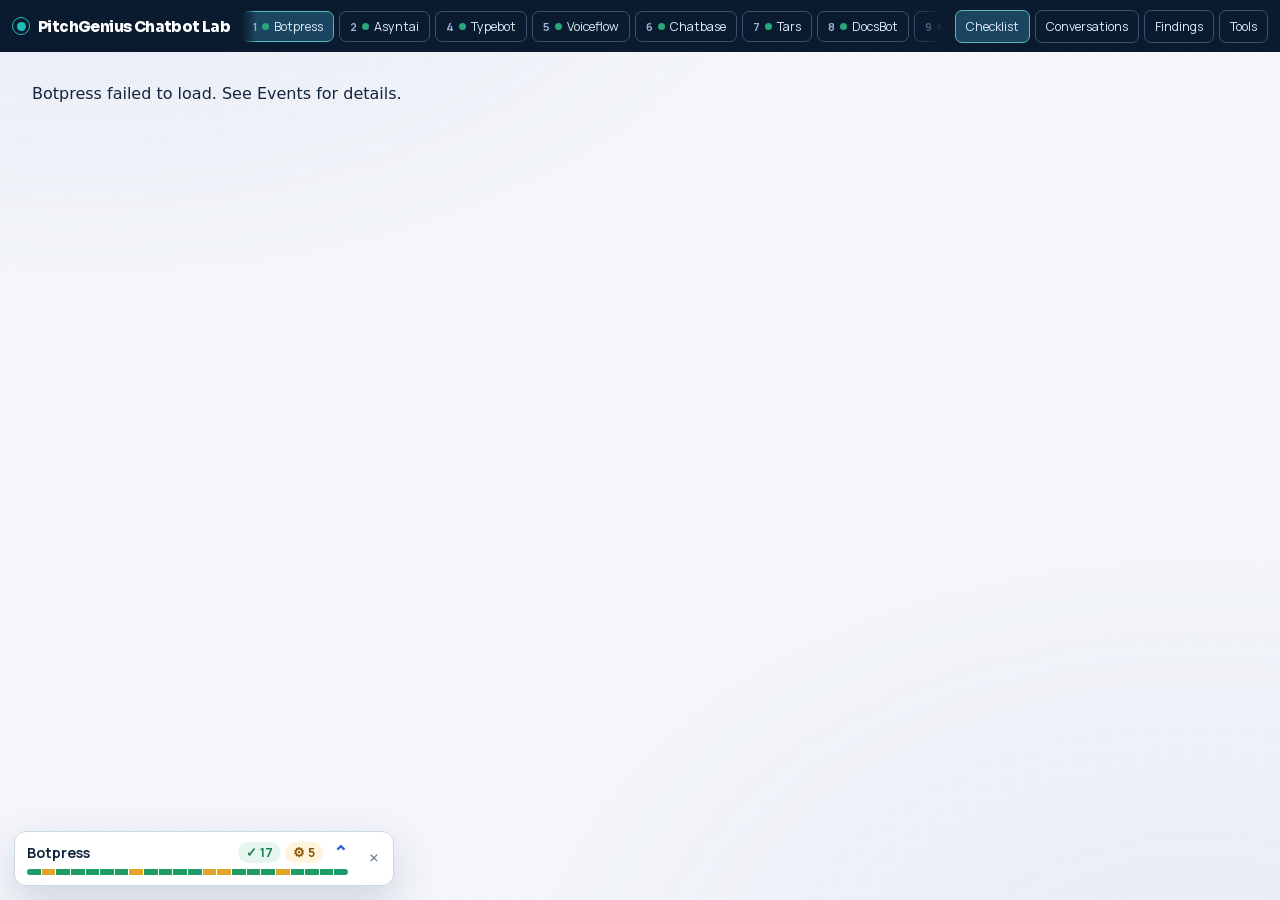
==== commit 1ac73bc9: "style: make checklist, conversations and findings easier to read" ====
--- a/index.html
+++ b/index.html
@@ -23,6 +23,8 @@
     <link rel="stylesheet" href="lab/shell/panels.css" />
     <link rel="stylesheet" href="lab/shell/score.css" />
     <link rel="stylesheet" href="lab/shell/checklist.css" />
+    <link rel="stylesheet" href="lab/shell/checklist-status.css" />
+    <link rel="stylesheet" href="lab/shell/chipbar.css" />
     <link rel="stylesheet" href="lab/shell/responsive.css" />
   </head>
   <body>
--- a/lab/shell/style.css
+++ b/lab/shell/style.css
@@ -1,14 +1,12 @@
 @font-face {
   font-family: "Pitch Manrope";
-  src: url("../../home-assets/fonts/4c9affa5bc8f420e-s.p-3bf987f1fc.woff2")
-    format("woff2");
+  src: url("../../home-assets/fonts/4c9affa5bc8f420e-s.p-3bf987f1fc.woff2") format("woff2");
   font-weight: 200 800;
 }
 
 @font-face {
   font-family: "Pitch Sora";
-  src: url("../../home-assets/fonts/3dc379dc9b5dec12-s.p-cad4651bfd.woff2")
-    format("woff2");
+  src: url("../../home-assets/fonts/3dc379dc9b5dec12-s.p-cad4651bfd.woff2") format("woff2");
   font-weight: 400 800;
 }
 
@@ -161,16 +159,15 @@
   min-height: 30px;
   align-items: center;
   gap: 5px;
-  padding: 6px 8px;
-  font-size: 10px;
+  padding: 6px 10px;
+  font-size: 12.5px;
   white-space: nowrap;
 }
 
 .chip-rank {
   color: #9db3d1;
-  font:
-    9px "DM Mono",
-    monospace;
+  font-size: 11px;
+  font-weight: 700;
 }
 
 .vendor-chip:hover,
@@ -189,6 +186,28 @@
   opacity: 0.45;
 }
 
+.vendor-chip.dropped {
+  border-color: #4a596b;
+  color: #9ba7b5;
+  background: #152437;
+}
+
+.vendor-chip.dropped:hover,
+.vendor-chip.dropped.active {
+  border-color: #718095;
+  background: #1d3047;
+}
+
+.vendor-chip.dropped .status-dot {
+  background: #7b8795;
+}
+
+.dropped-group {
+  margin-left: 3px;
+  padding-left: 6px;
+  border-left: 1px solid #344962;
+}
+
 .status-dot {
   width: 7px;
   height: 7px;
@@ -230,8 +249,8 @@
 
 .top-link,
 .top-button {
-  padding: 7px 8px;
-  font-size: 10px;
+  padding: 7px 10px;
+  font-size: 12.5px;
   text-decoration: none;
   white-space: nowrap;
 }
--- a/lab/shell/stage.css
+++ b/lab/shell/stage.css
@@ -113,3 +113,18 @@
   margin: auto;
   opacity: 0.68;
 }
+
+.dropped-stage {
+  width: min(500px, calc(100% - 48px));
+  margin: auto;
+  padding: 35px;
+  border: 1px solid #cbd9e6;
+  border-radius: 14px;
+  background: #fff;
+  box-shadow: var(--shadow);
+}
+
+.dropped-stage span:last-child {
+  max-width: 42ch;
+  line-height: 1.55;
+}
--- a/lab/shell/drawer.css
+++ b/lab/shell/drawer.css
@@ -116,10 +116,8 @@
   display: grid;
   gap: 3px;
   color: var(--muted);
-  font:
-    9px "DM Mono",
-    monospace;
-  text-transform: uppercase;
+  font-size: 12px;
+  font-weight: 600;
 }
 
 .conversation-select select {
@@ -137,8 +135,6 @@
 
 .conversation-scope {
   color: var(--muted);
-  font:
-    10px "DM Mono",
-    monospace;
-  text-transform: uppercase;
+  font-size: 12px;
+  font-weight: 600;
 }
--- a/lab/shell/overlay.css
+++ b/lab/shell/overlay.css
@@ -14,7 +14,7 @@
   grid-template-columns: minmax(130px, 0.7fr) minmax(0, 1.6fr) auto;
   gap: 12px;
   align-items: center;
-  padding: 13px 7px;
+  padding: 14px 8px;
   cursor: pointer;
   list-style: none;
 }
@@ -22,24 +22,26 @@
 .conversation-row-name,
 .finding-title {
   color: var(--ink);
-  font-size: 11px;
-  font-weight: 800;
+  font-size: 14px;
+  font-weight: 700;
 }
 
 .conversation-row-answer,
 .finding-preview {
   overflow: hidden;
-  color: #617188;
-  font-size: 11px;
+  color: #3d4a5c;
+  font-size: 14px;
   text-overflow: ellipsis;
   white-space: nowrap;
 }
 
 .conversation-row-time {
-  color: var(--blue);
-  font:
-    9px "DM Mono",
-    monospace;
+  border-radius: 999px;
+  padding: 3px 9px;
+  color: #3d4a5c;
+  background: #eef1f5;
+  font-size: 12px;
+  font-weight: 600;
   white-space: nowrap;
 }
 
@@ -56,33 +58,38 @@
 }
 
 .conversation-turn {
-  padding-left: 10px;
-  border-left: 2px solid #b8d8d5;
+  display: grid;
+  gap: 8px;
 }
 
 .conversation-turn-label,
 .conversation-timing,
 .conversation-meta {
-  color: #8897a8;
-  font:
-    9px "DM Mono",
-    monospace;
+  color: #5f6b7d;
+  font-size: 12px;
 }
 
 .conversation-visitor,
 .conversation-bot {
-  margin: 4px 0 0;
-  font-size: 11px;
-  line-height: 1.45;
+  margin: 0;
+  border-radius: 10px;
+  padding: 10px 12px;
+  font-size: 14px;
+  line-height: 1.5;
   white-space: pre-wrap;
 }
 
 .conversation-visitor {
-  color: var(--muted);
+  justify-self: end;
+  max-width: 85%;
+  color: #0b3b3c;
+  background: #e3f5f5;
 }
 
 .conversation-bot {
+  border: 1px solid #e2e7ee;
   color: var(--ink);
+  background: #ffffff;
 }
 
 .conversation-meta {
@@ -105,9 +112,7 @@
   align-content: start;
   gap: 5px;
   color: var(--blue);
-  font:
-    9px "DM Mono",
-    monospace;
+  font-size: 12px;
   text-decoration: none;
 }
 
@@ -128,7 +133,7 @@
 .overlay-empty {
   margin: 15px 7px;
   color: var(--muted);
-  font-size: 11px;
+  font-size: 13px;
 }
 
 .finding-row summary {
@@ -168,9 +173,7 @@
   border-color: var(--line);
   color: #9aa7b7;
   background: #fbfcfd;
-  font:
-    10px "DM Mono",
-    monospace;
+  font-size: 12px;
 }
 
 .recorded-run-head,
@@ -180,15 +183,13 @@
   justify-content: space-between;
   gap: 8px;
   color: #557977;
-  font:
-    9px "DM Mono",
-    monospace;
+  font-size: 12px;
 }
 
 .recorded-run-answer p {
   margin: 0 0 5px;
   color: var(--ink);
-  font-size: 11px;
+  font-size: 13px;
   line-height: 1.45;
 }
 
--- a/lab/shell/panels.css
+++ b/lab/shell/panels.css
@@ -21,11 +21,9 @@
 
 .eyebrow {
   color: var(--blue);
-  font:
-    10px "DM Mono",
-    monospace;
-  letter-spacing: 0.13em;
-  text-transform: uppercase;
+  font-size: 12px;
+  font-weight: 700;
+  letter-spacing: 0.02em;
 }
 
 .card {
@@ -41,6 +39,11 @@
   box-shadow: 0 0 0 3px var(--blue-soft);
 }
 
+.card.dropped-card {
+  border-color: #d4dce5;
+  box-shadow: none;
+}
+
 .card-top,
 .scenario-head {
   display: flex;
@@ -69,9 +72,7 @@
   padding: 4px 7px;
   color: var(--blue);
   background: var(--blue-soft);
-  font:
-    10px "DM Mono",
-    monospace;
+  font-size: 12px;
   text-transform: uppercase;
 }
 
@@ -120,7 +121,7 @@
 }
 
 .field label {
-  font-size: 11px;
+  font-size: 13px;
   font-weight: 800;
 }
 
@@ -204,14 +205,12 @@
   padding: 8px 0;
   border-bottom: 1px solid #edf1f4;
   white-space: pre-wrap;
-  font-size: 11px;
+  font-size: 13px;
 }
 
 .log-time,
 .log-type {
-  font:
-    10px "DM Mono",
-    monospace;
+  font-size: 12px;
 }
 
 .log-time {
@@ -229,7 +228,7 @@
   overflow: auto;
   color: #53657c;
   font:
-    10px/1.55 "DM Mono",
+    12px/1.55 "DM Mono",
     monospace;
   white-space: pre-wrap;
 }
@@ -247,12 +246,12 @@
 .turn-json summary {
   cursor: pointer;
   color: var(--blue);
-  font-size: 11px;
+  font-size: 13px;
   font-weight: 800;
 }
 
 .inject-card textarea {
   min-height: 130px;
   font-family: "DM Mono", monospace;
-  font-size: 11px;
-}
+  font-size: 13px;
+}
--- a/lab/shell/checklist.css
+++ b/lab/shell/checklist.css
@@ -7,196 +7,263 @@
   max-height: 60vh;
   overflow: hidden;
   border: 1px solid #cbd9e6;
-  border-radius: 10px;
+  border-radius: 12px;
   background: #fff;
   box-shadow: 0 16px 40px rgba(18, 36, 61, 0.16);
-}
-
-.checklist-summary {
-  display: flex;
-  min-height: 39px;
+  color: var(--ink);
+  font-family: "Pitch Manrope", sans-serif;
+}
+
+.checklist-minimized {
+  display: flex;
+  min-height: 44px;
+  align-items: stretch;
+}
+
+.checklist-pill {
+  display: flex;
+  min-width: 0;
+  flex: 1 1 auto;
   align-items: center;
   justify-content: space-between;
   gap: 10px;
+  border: 0;
   padding: 10px 12px;
   color: var(--ink);
+  background: transparent;
+  font-size: 13px;
+  font-weight: 700;
+  text-align: left;
+}
+
+.checklist-pill > span:first-child {
+  overflow: hidden;
+  text-overflow: ellipsis;
+  white-space: nowrap;
+}
+
+.checklist-pill:hover,
+.checklist-group-row:hover,
+.checklist-back:hover {
+  color: var(--blue);
+  background: #f5f8fc;
+}
+
+.checklist-pill-arrow,
+.checklist-group-arrow {
+  color: var(--blue);
+  font-size: 18px;
+  line-height: 1;
+}
+
+.checklist-pill-close {
+  align-self: center;
+  margin-right: 5px;
+}
+
+.checklist-control {
+  display: inline-flex;
+  width: 28px;
+  height: 28px;
+  align-items: center;
+  justify-content: center;
+  border: 1px solid transparent;
+  border-radius: 6px;
+  color: #6b7b8e;
+  background: transparent;
+  font-size: 20px;
+  line-height: 1;
+}
+
+.checklist-control:hover {
+  border-color: var(--line);
+  color: var(--ink);
+  background: #f5f8fc;
+}
+
+.checklist-expanded {
+  overflow: auto;
+}
+
+.checklist-header {
+  display: flex;
+  align-items: flex-start;
+  justify-content: space-between;
+  gap: 12px;
+  padding: 16px 16px 8px;
+}
+
+.checklist-header h2 {
+  margin: 3px 0 0;
+  font-family: "Pitch Sora", sans-serif;
+  font-size: 18px;
+  letter-spacing: -0.04em;
+}
+
+.checklist-actions {
+  display: flex;
+  flex: 0 0 auto;
+  gap: 3px;
+}
+
+.checklist-total {
+  margin: 0;
+  padding: 0 16px 12px;
+  border-bottom: 1px solid var(--line);
+  color: #5f7084;
+  font-size: 12px;
+  line-height: 1.4;
+}
+
+.checklist-groups,
+.checklist-items {
+  display: grid;
+}
+
+.checklist-groups {
+  padding: 4px 10px 12px;
+}
+
+.checklist-group-row {
+  display: grid;
+  grid-template-columns: minmax(0, 1fr) auto 18px;
+  gap: 8px;
+  align-items: center;
+  width: 100%;
+  border: 0;
+  border-bottom: 1px solid #edf1f4;
+  padding: 13px 6px;
+  color: var(--ink);
+  background: transparent;
+  font-size: 14px;
+  text-align: left;
+}
+
+.checklist-group-name {
+  line-height: 1.3;
+}
+
+.checklist-group-count {
+  display: flex;
+  justify-content: flex-end;
+  gap: 4px;
+}
+
+.checklist-group-arrow {
+  text-align: right;
+}
+
+.checklist-back {
+  border: 0;
+  border-radius: 5px;
+  padding: 3px 5px;
+  color: var(--blue);
+  background: transparent;
+  font-size: 12px;
+}
+
+.checklist-open-group .checklist-header h2 {
+  margin-top: 5px;
+  font-size: 17px;
+}
+
+.checklist-open-group > .checklist-items {
+  padding: 7px 10px 13px;
+}
+
+.checklist-item {
+  border-bottom: 1px solid #edf1f4;
+}
+
+.checklist-item[open] {
+  border: 1px solid var(--line);
+  border-radius: 8px;
+  background: #fbfcfd;
+}
+
+.checklist-item summary {
+  display: grid;
+  grid-template-columns: minmax(0, 1fr) auto;
+  gap: 12px;
+  align-items: center;
+  padding: 12px 7px;
   cursor: pointer;
   list-style: none;
 }
 
-.checklist-summary::-webkit-details-marker,
-.checklist-group summary::-webkit-details-marker,
-.checklist-item summary::-webkit-details-marker,
-.conversation-row summary::-webkit-details-marker,
-.finding-row summary::-webkit-details-marker {
+.checklist-item summary::-webkit-details-marker {
   display: none;
 }
 
-.checklist-summary-text {
-  overflow: hidden;
-  font-size: 10px;
-  font-weight: 800;
-  text-overflow: ellipsis;
+.checklist-item-title {
+  font-size: 14px;
+  font-weight: 700;
+  line-height: 1.35;
+}
+
+.checklist-status {
+  display: inline-flex;
+  align-items: center;
+  gap: 6px;
+  color: #718095;
+  font-size: 12px;
+  line-height: 1.3;
   white-space: nowrap;
 }
 
-.checklist-chevron {
-  color: var(--blue);
-  font-size: 16px;
-  line-height: 1;
-  transform: rotate(0deg);
-  transition: transform 0.15s ease;
-}
-
-.checklist-card[open] .checklist-chevron {
-  transform: rotate(180deg);
-}
-
-.checklist-content {
-  max-height: calc(60vh - 40px);
-  overflow: auto;
-  border-top: 1px solid var(--line);
-}
-
-.checklist-heading {
-  display: flex;
-  align-items: baseline;
-  justify-content: space-between;
-  gap: 10px;
-  padding: 12px 13px 8px;
-}
-
-.checklist-heading > span:last-child {
-  color: var(--muted);
-  font-size: 9px;
-}
-
-.checklist-groups {
-  padding: 0 10px 12px;
-}
-
-.checklist-group {
-  border-top: 1px solid #edf1f4;
-}
-
-.checklist-group summary {
-  display: flex;
-  align-items: center;
-  justify-content: space-between;
-  gap: 8px;
-  padding: 10px 3px;
-  color: var(--ink);
-  cursor: pointer;
-  font:
-    10px "DM Mono",
-    monospace;
-  text-transform: uppercase;
-}
-
-.checklist-group summary span:last-child {
-  color: #8492a3;
-  font-size: 8px;
-  text-align: right;
-  text-transform: none;
-}
-
-.checklist-items {
-  display: grid;
-  gap: 3px;
-  padding: 0 0 8px 4px;
-}
-
-.checklist-item {
-  border: 1px solid transparent;
-  border-radius: 7px;
-}
-
-.checklist-item[open] {
-  border-color: var(--line);
-  background: #fbfcfd;
-}
-
-.checklist-item summary {
-  display: grid;
-  grid-template-columns: 19px minmax(0, 1fr) auto;
-  gap: 7px;
-  align-items: center;
-  padding: 6px 6px;
-  color: var(--ink);
-  cursor: pointer;
-}
-
-.checklist-mark {
-  display: inline-flex;
-  width: 17px;
-  height: 17px;
-  align-items: center;
-  justify-content: center;
-  border: 1px solid currentColor;
-  border-radius: 4px;
-  font-size: 10px;
-  font-weight: 800;
-  line-height: 1;
-}
-
-.checklist-item.native .checklist-mark,
-.checklist-item.native .checklist-status {
+.checklist-status-mark {
+  display: inline-block;
+  width: 8px;
+  height: 8px;
+  border-radius: 50%;
+  background: currentColor;
+}
+
+.checklist-status-mark.native,
+.checklist-status-word.native {
   color: #168562;
 }
 
-.checklist-item.build .checklist-mark,
-.checklist-item.build .checklist-status {
+.checklist-status-mark.build,
+.checklist-status-word.build {
   color: #b16a11;
 }
 
-.checklist-item.no .checklist-mark,
-.checklist-item.no .checklist-status {
+.checklist-status-mark.no,
+.checklist-status-word.no {
   color: #cf4d43;
 }
 
-.checklist-item.unknown .checklist-mark,
-.checklist-item.unknown .checklist-status {
+.checklist-status-mark.unknown,
+.checklist-status-word.unknown {
   color: #8a98a8;
 }
 
-.checklist-short {
-  overflow: hidden;
-  font-size: 10px;
-  font-weight: 700;
-  text-overflow: ellipsis;
-  white-space: nowrap;
-}
-
-.checklist-status {
-  font:
-    8px "DM Mono",
-    monospace;
-  text-transform: uppercase;
-}
-
 .checklist-item-detail {
-  padding: 0 8px 9px 32px;
-  color: #596d83;
-  font-size: 10px;
+  padding: 0 12px 12px 19px;
+  color: #5f7084;
+  font-size: 12px;
+  line-height: 1.5;
+}
+
+.checklist-item-detail strong {
+  color: var(--ink);
+  font-size: 13px;
   line-height: 1.4;
 }
 
-.checklist-item-detail strong {
-  color: var(--ink);
-}
-
 .checklist-item-detail p {
-  margin: 4px 0;
-}
-
-.checklist-item-detail a {
-  color: var(--blue);
-  font:
-    9px "DM Mono",
-    monospace;
+  margin: 5px 0 6px;
+}
+
+.checklist-item-detail a,
+.checklist-item-detail .muted {
+  color: var(--blue);
+  font-size: 12px;
   text-decoration: none;
 }
 
 .checklist-item-detail a:hover {
   text-decoration: underline;
 }
+
--- a/lab/shell/checklist-status.css
+++ b/lab/shell/checklist-status.css
@@ -0,0 +1,137 @@
+.count-pill {
+  display: inline-flex;
+  align-items: center;
+  gap: 3px;
+  border-radius: 999px;
+  padding: 2px 8px;
+  font-size: 12.5px;
+  font-weight: 700;
+  line-height: 1.4;
+  white-space: nowrap;
+}
+
+.count-pill.native,
+.legend-entry.native {
+  color: #1a7f57;
+  background: #e6f6ef;
+}
+
+.count-pill.build,
+.legend-entry.build {
+  color: #8a5600;
+  background: #fff3dc;
+}
+
+.count-pill.no,
+.legend-entry.no {
+  color: #b02f2f;
+  background: #fdeaea;
+}
+
+.count-pill.unknown,
+.legend-entry.unknown {
+  color: #515d6e;
+  background: #eef1f5;
+}
+
+.status-bar {
+  display: flex;
+  width: 100%;
+  height: 6px;
+  gap: 1px;
+  overflow: hidden;
+  border-radius: 999px;
+}
+
+.status-seg {
+  flex: 1;
+  background: #c9d1dc;
+}
+
+.status-seg.native {
+  background: #1f9d6b;
+}
+
+.status-seg.build {
+  background: #e0a526;
+}
+
+.status-seg.no {
+  background: #d64545;
+}
+
+.checklist-total {
+  display: flex;
+  flex-wrap: wrap;
+  align-items: center;
+  gap: 6px;
+}
+
+.checklist-total .status-bar {
+  margin-top: 4px;
+}
+
+.checklist-legend {
+  display: flex;
+  flex-wrap: wrap;
+  gap: 6px;
+  margin: 8px 0 4px;
+}
+
+.legend-entry {
+  border-radius: 999px;
+  padding: 2px 8px;
+  font-size: 12px;
+  font-weight: 600;
+}
+
+.checklist-pill-main {
+  display: flex;
+  align-items: center;
+  justify-content: space-between;
+  gap: 10px;
+  width: 100%;
+}
+
+.checklist-pill-name {
+  font-size: 14px;
+  font-weight: 700;
+}
+
+.checklist-pill-counts {
+  display: flex;
+  gap: 4px;
+}
+
+.checklist-pill .status-bar {
+  margin-top: 6px;
+}
+
+.checklist-item-title {
+  font-size: 14px;
+}
+
+.checklist-status-word {
+  font-size: 12.5px;
+  font-weight: 600;
+}
+
+.checklist-minimized .checklist-pill {
+  display: grid;
+  grid-template-columns: 1fr auto;
+  row-gap: 6px;
+}
+
+.checklist-minimized .checklist-pill .status-bar {
+  grid-column: 1 / -1;
+  margin-top: 0;
+}
+
+.checklist-minimized .checklist-pill-arrow {
+  grid-row: 1;
+  grid-column: 2;
+}
+
+.checklist-legend {
+  padding: 0 16px;
+}
--- a/lab/shell/chipbar.css
+++ b/lab/shell/chipbar.css
@@ -0,0 +1,28 @@
+.chip-groups {
+  padding: 0 14px;
+  scroll-behavior: smooth;
+  scroll-snap-type: x proximity;
+  scrollbar-width: none;
+  -webkit-mask-image: linear-gradient(
+    90deg,
+    transparent 0,
+    #000 14px,
+    #000 calc(100% - 32px),
+    transparent 100%
+  );
+  mask-image: linear-gradient(
+    90deg,
+    transparent 0,
+    #000 14px,
+    #000 calc(100% - 32px),
+    transparent 100%
+  );
+}
+
+.chip-groups::-webkit-scrollbar {
+  display: none;
+}
+
+.vendor-chip {
+  scroll-snap-align: start;
+}
